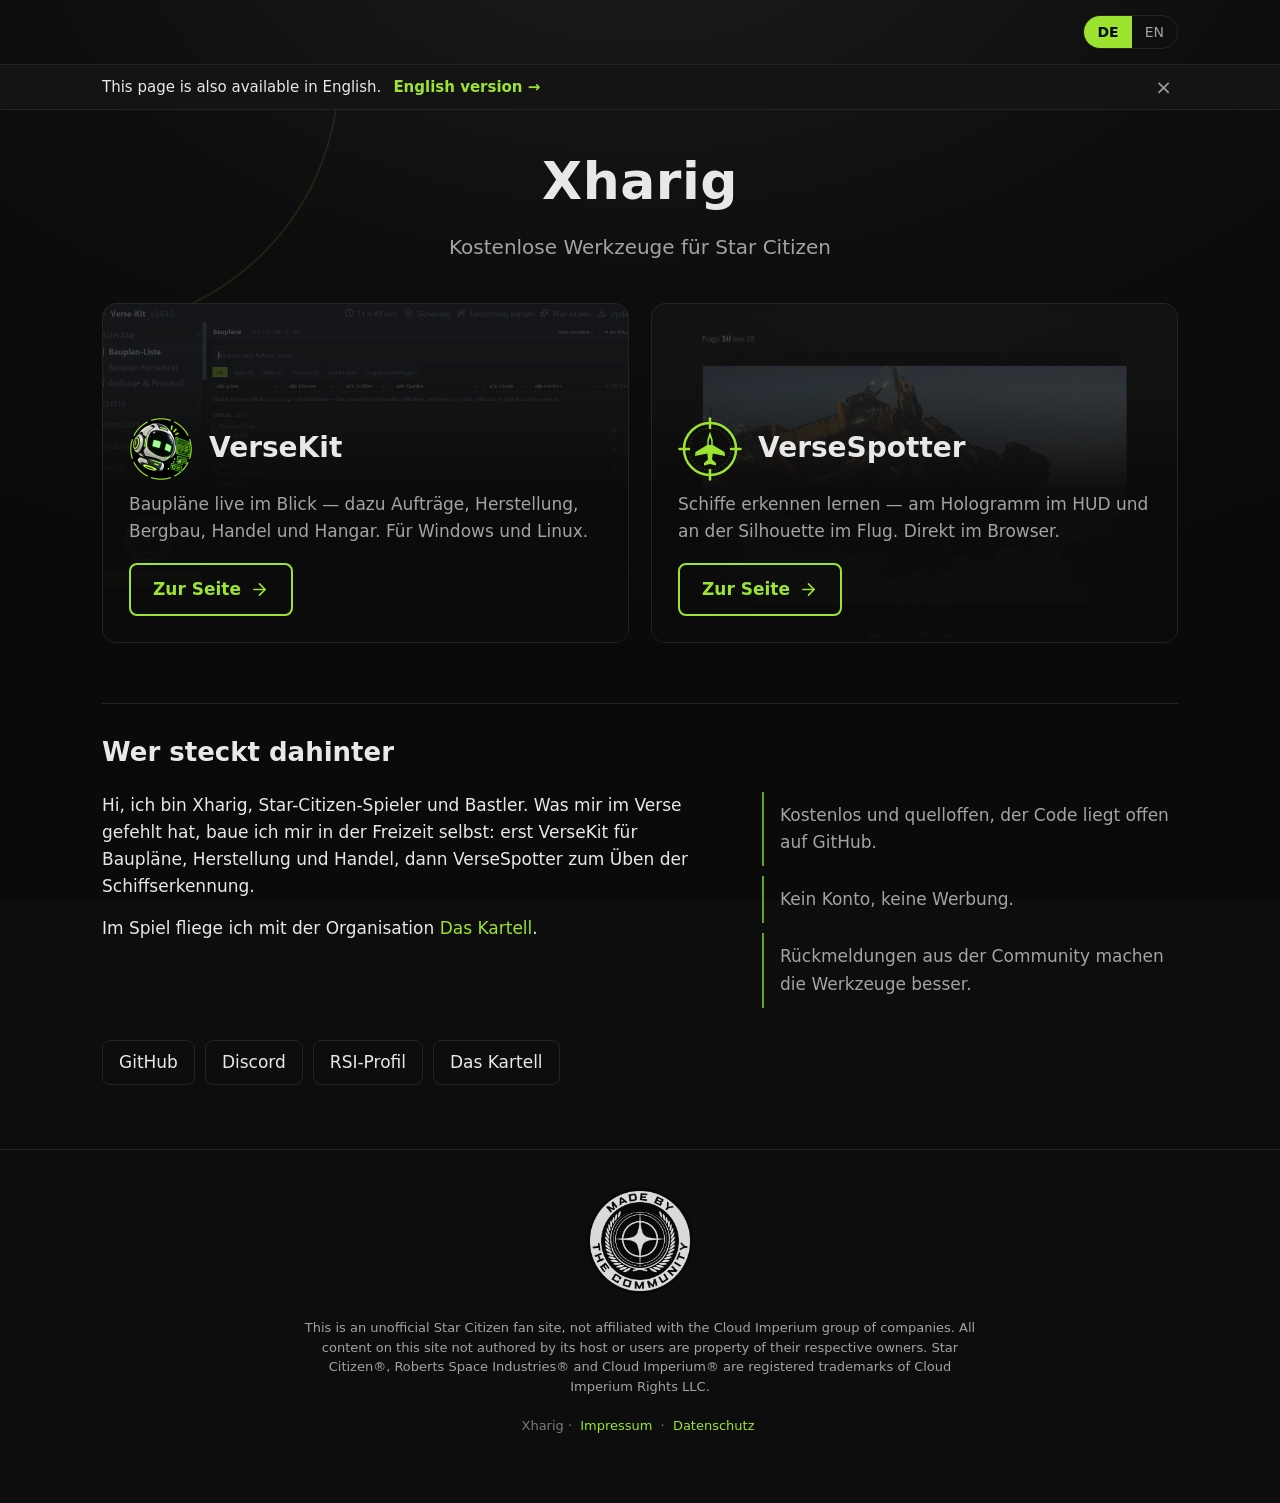
==== index.html @ c0819e61 "Home page: "Who is behind this" section with profiles A short introduction, the principles behind th" ====
<!DOCTYPE html>
<html lang="de">
<head>
<meta charset="utf-8">
<meta name="viewport" content="width=device-width, initial-scale=1">
<meta name="theme-color" content="#0d0d0d">
<meta name="color-scheme" content="dark">
<!-- German page. en/index.html is generated from this file by tools/seite_en_bauen.py: it takes
     every data-en text and every data-en-<attribute> value. After changing this file, run the script. -->
<title data-de="Xharig — Star-Citizen-Werkzeuge: VerseKit und VerseSpotter" data-en="Xharig — Star Citizen tools: VerseKit and VerseSpotter">Xharig — Star-Citizen-Werkzeuge: VerseKit und VerseSpotter</title>
<meta name="description" content="Kostenlose Fan-Werkzeuge für Star Citizen von Xharig: VerseKit (Baupläne, Crafting, Bergbau, Handel) und VerseSpotter (Schiffe erkennen lernen)." data-en-content="Free Star Citizen fan tools by Xharig: VerseKit (blueprints, crafting, mining, trading) and VerseSpotter (learn to recognise ships).">
<link rel="canonical" href="https://xharig.com/">
<link rel="alternate" hreflang="de" href="https://xharig.com/">
<link rel="alternate" hreflang="en" href="https://xharig.com/en/">
<link rel="alternate" hreflang="x-default" href="https://xharig.com/en/">
<script type="application/ld+json">
{
 "@context": "https://schema.org",
 "@graph": [
  {
   "@type": "WebSite",
   "name": "Xharig",
   "url": "https://xharig.com/",
   "inLanguage": ["de", "en"]
  },
  {
   "@type": "Person",
   "@id": "https://xharig.com/#xharig",
   "name": "Xharig",
   "url": "https://xharig.com/",
   "sameAs": [
    "https://github.com/Xharig",
    "https://robertsspaceindustries.com/en/citizens/Xharig"
   ],
   "memberOf": {"@type": "Organization", "name": "Das Kartell", "url": "https://das-kartell.org/"}
  },
  {
   "@type": "SoftwareApplication",
   "name": "VerseKit",
   "alternateName": "Verse-Kit",
   "url": "https://versekit.xharig.com/",
   "applicationCategory": "GameApplication",
   "operatingSystem": "Windows, Linux",
   "isAccessibleForFree": true,
   "offers": {"@type": "Offer", "price": "0", "priceCurrency": "EUR"},
   "author": {"@id": "https://xharig.com/#xharig"}
  },
  {
   "@type": "WebApplication",
   "name": "VerseSpotter",
   "url": "https://versespotter.xharig.com/",
   "applicationCategory": "GameApplication",
   "operatingSystem": "Any (web browser)",
   "isAccessibleForFree": true,
   "offers": {"@type": "Offer", "price": "0", "priceCurrency": "EUR"},
   "author": {"@id": "https://xharig.com/#xharig"}
  }
 ]
}
</script>
<link rel="icon" href="assets/versespotter-logo.svg" type="image/svg+xml">
<link rel="stylesheet" href="assets/start.css?v=4">
</head>
<body>
<header>
  <div class="mitte">
    <div class="sprache" role="group" aria-label="Sprache / Language">
      <a href="/" data-lang="de" hreflang="de" lang="de" class="an">DE</a>
      <a href="/en/" data-lang="en" hreflang="en" lang="en">EN</a>
    </div>
  </div>
</header>

<div class="hinweis-sprache" id="hinweis-sprache" hidden>
  <div class="mitte">
    <span id="hinweis-sprache-text"></span>
    <a id="hinweis-sprache-link" href="/en/"></a>
    <button type="button" id="hinweis-sprache-zu">×</button>
  </div>
</div>

<main>
  <div class="kopf">
    <div class="kreis a"></div>
    <div class="mitte">
      <h1>Xharig</h1>
      <p data-de="Kostenlose Werkzeuge für Star Citizen" data-en="Free tools for Star Citizen">Kostenlose Werkzeuge für Star Citizen</p>
    </div>
  </div>

  <div class="mitte kacheln">
    <a class="kachel" href="https://versekit.xharig.com/?von=xharig" data-en-href="https://versekit.xharig.com/en/?von=xharig">
      <span class="hintergrund versekit"></span>
      <span class="inhalt">
        <span class="zeile"><img src="assets/versekit-icon.png" alt=""><h2>VerseKit</h2></span>
        <p data-de="Baupläne live im Blick — dazu Aufträge, Herstellung, Bergbau, Handel und Hangar. Für Windows und Linux."
           data-en="Blueprints live while you play — plus contracts, crafting, mining, trading and hangar. For Windows and Linux.">Baupläne live im Blick — dazu Aufträge, Herstellung, Bergbau, Handel und Hangar. Für Windows und Linux.</p>
        <span class="knopf"><span data-de="Zur Seite" data-en="Visit">Zur Seite</span><span class="pfeil" aria-hidden="true"></span></span>
      </span>
    </a>
    <a class="kachel" href="https://versespotter.xharig.com/?von=xharig" data-en-href="https://versespotter.xharig.com/en/?von=xharig">
      <span class="hintergrund versespotter"></span>
      <span class="inhalt">
        <span class="zeile"><img src="assets/versespotter-logo.svg" alt=""><h2>VerseSpotter</h2></span>
        <p data-de="Schiffe erkennen lernen — am Hologramm im HUD und an der Silhouette im Flug. Direkt im Browser."
           data-en="Learn to recognise ships — by their HUD hologram and silhouette in flight. Right in your browser.">Schiffe erkennen lernen — am Hologramm im HUD und an der Silhouette im Flug. Direkt im Browser.</p>
        <span class="knopf"><span data-de="Zur Seite" data-en="Visit">Zur Seite</span><span class="pfeil" aria-hidden="true"></span></span>
      </span>
    </a>
  </div>

  <section class="mitte ueber" aria-labelledby="ueber-titel">
    <h2 id="ueber-titel" data-de="Wer steckt dahinter" data-en="Who is behind this">Wer steckt dahinter</h2>
    <div class="ueber-spalten">
      <div class="ueber-text">
        <p data-de="Hi, ich bin Xharig, Star-Citizen-Spieler und Bastler. Was mir im Verse gefehlt hat, baue ich mir in der Freizeit selbst: erst VerseKit für Baupläne, Herstellung und Handel, dann VerseSpotter zum Üben der Schiffserkennung."
           data-en="Hi, I'm Xharig, Star Citizen player and tinkerer. What I missed in the 'verse, I build myself in my spare time: first VerseKit for blueprints, crafting and trading, then VerseSpotter to practise recognising ships.">Hi, ich bin Xharig, Star-Citizen-Spieler und Bastler. Was mir im Verse gefehlt hat, baue ich mir in der Freizeit selbst: erst VerseKit für Baupläne, Herstellung und Handel, dann VerseSpotter zum Üben der Schiffserkennung.</p>
        <p><span data-de="Im Spiel fliege ich mit der Organisation" data-en="In the game I fly with the organisation">Im Spiel fliege ich mit der Organisation</span> <a href="https://das-kartell.org/" lang="de" translate="no">Das Kartell</a>.</p>
      </div>
      <ul class="grundsaetze">
        <li data-de="Kostenlos und quelloffen, der Code liegt offen auf GitHub." data-en="Free and open source, the code is public on GitHub.">Kostenlos und quelloffen, der Code liegt offen auf GitHub.</li>
        <li data-de="Kein Konto, keine Werbung." data-en="No account, no ads.">Kein Konto, keine Werbung.</li>
        <li data-de="Rückmeldungen aus der Community machen die Werkzeuge besser." data-en="Feedback from the community makes the tools better.">Rückmeldungen aus der Community machen die Werkzeuge besser.</li>
      </ul>
    </div>
    <ul class="profile" aria-label="Profile" data-en-aria-label="Profiles">
      <li><a href="https://github.com/Xharig" rel="me" translate="no">GitHub</a></li>
      <li><a href="/discord" translate="no">Discord</a></li>
      <li><a href="https://robertsspaceindustries.com/en/citizens/Xharig" rel="me" data-de="RSI-Profil" data-en="RSI profile">RSI-Profil</a></li>
      <li><a href="https://das-kartell.org/" translate="no">Das Kartell</a></li>
    </ul>
  </section>
</main>

<footer>
  <div class="mitte">
    <img class="fankit" src="assets/made-by-the-community.png" alt="Star Citizen — Made by the Community" width="110">
    <p class="fan" lang="en">This is an unofficial Star Citizen fan site, not affiliated with the Cloud Imperium group of companies. All content on this site not authored by its host or users are property of their respective owners. Star Citizen®, Roberts Space Industries® and Cloud Imperium® are registered trademarks of Cloud Imperium Rights LLC.</p>
    <p class="recht">Xharig · <a href="impressum.html" data-de="Impressum" data-en="Legal notice">Impressum</a> · <a href="datenschutz.html" data-de="Datenschutz" data-en="Privacy">Datenschutz</a></p>
  </div>
</footer>

<script src="assets/sprache.js?v=2"></script>
</body>
</html>
---- assets/start.css ----
/* Marke: Neon #9ce430 auf dunklem Grund, Akzent nie flächig. Keine fremden Schriften. */
:root{--neon:#9ce430;--neon-tief:#5fa522;--grund:#0d0d0d;--flaeche:#141414;--rand:#242424;--text:#e8e8e8;--text-leise:#a3a3a3}
*{box-sizing:border-box}
body{margin:0;font-family:Calibri,"Segoe UI",system-ui,-apple-system,"Helvetica Neue",Arial,sans-serif;
  background:var(--grund);background-image:radial-gradient(1200px 700px at 50% -10%,#1c1c1c 0%,#0d0d0d 55%,#0a0a0a 100%);
  background-attachment:fixed;color:var(--text);line-height:1.6;font-size:17px;min-height:100vh;display:flex;flex-direction:column}
html{background:var(--grund)}
main{flex:1}
a{color:var(--neon);text-decoration:none}
:focus-visible{outline:3px solid var(--neon);outline-offset:3px;border-radius:6px}
.mitte{max-width:1120px;margin:0 auto;padding:0 22px}
@media (max-width:600px){.mitte{padding:0 16px}}
header .mitte{display:flex;justify-content:flex-end;height:64px;align-items:center}
.sprache{display:flex;border:1px solid var(--rand);border-radius:999px;overflow:hidden}
.sprache button,.sprache a{background:none;border:0;color:var(--text-leise);font:inherit;font-size:14px;padding:5px 13px;cursor:pointer}
.sprache a:hover{color:var(--neon)}
.sprache button.an,.sprache a.an{background:var(--neon);color:#0a0a0a;font-weight:700}
/* Offers the other language version (assets/sprache.js) */
.hinweis-sprache{background:var(--flaeche);border-top:1px solid var(--rand);border-bottom:1px solid var(--rand);font-size:15px}
.hinweis-sprache .mitte{display:flex;align-items:center;gap:12px;flex-wrap:wrap;padding-top:10px;padding-bottom:10px}
.hinweis-sprache a{font-weight:700}
.hinweis-sprache button{margin-left:auto;background:none;border:0;color:var(--text-leise);font:inherit;font-size:20px;line-height:1;padding:2px 6px;cursor:pointer}
.hinweis-sprache button:hover{color:var(--neon)}
.kopf{text-align:center;padding:30px 0 40px;position:relative;overflow:hidden}
.kopf h1{font-size:52px;font-weight:800;margin:0 0 8px;letter-spacing:.5px}
.kopf p{font-size:20px;color:var(--text-leise);margin:0}
.kreis{position:absolute;border:2px solid var(--neon);border-radius:50%;pointer-events:none;opacity:.1}
.kreis.a{width:520px;height:520px;top:-300px;left:-180px}
.kacheln{display:grid;grid-template-columns:repeat(2,1fr);gap:22px;padding-bottom:60px}
@media (max-width:760px){.kacheln{grid-template-columns:1fr}.kopf h1{font-size:38px}}
.kachel{position:relative;display:flex;flex-direction:column;min-height:340px;border:1px solid var(--rand);
  border-radius:14px;overflow:hidden;background:var(--flaeche);color:var(--text);isolation:isolate}
.kachel:hover{border-color:var(--neon)}
.kachel .hintergrund{position:absolute;inset:0;background-size:cover;background-position:center;opacity:.22;z-index:-1;transition:opacity .2s}
.kachel .hintergrund.versekit{background-image:url(versekit-hintergrund.webp)}
.kachel .hintergrund.versespotter{background-image:url(versespotter-hintergrund.webp)}
.kachel:hover .hintergrund{opacity:.32}
.kachel .inhalt{margin-top:auto;padding:26px;background:linear-gradient(transparent,rgba(10,10,10,.92) 40%)}
.kachel .zeile{display:flex;align-items:center;gap:16px;margin-bottom:10px}
.kachel img{width:64px;height:64px;flex:none}
.kachel h2{font-size:28px;font-weight:800;margin:0}
.kachel p{margin:0 0 18px;color:var(--text-leise);min-height:3.2em}
.knopf{display:inline-flex;align-items:center;gap:9px;padding:11px 22px;border-radius:8px;font-weight:700;border:2px solid var(--neon);color:var(--neon)}
.kachel:hover .knopf{background:var(--neon);color:#0a0a0a}
.pfeil{width:1.1em;height:1.1em;background:currentColor;-webkit-mask:url(arrow-right.svg) center/contain no-repeat;mask:url(arrow-right.svg) center/contain no-repeat}
.ueber{padding-bottom:64px}
.ueber h2{font-size:26px;font-weight:800;margin:0 0 18px;padding-top:28px;border-top:1px solid var(--rand)}
.ueber-spalten{display:grid;grid-template-columns:3fr 2fr;gap:36px;align-items:start}
@media (max-width:760px){.ueber-spalten{grid-template-columns:1fr;gap:12px}}
.ueber-text p{margin:0 0 14px}
.grundsaetze{list-style:none;margin:0;padding:0}
.grundsaetze li{padding:10px 0 10px 16px;border-left:2px solid var(--neon-tief);margin-bottom:10px;color:var(--text-leise)}
.profile{list-style:none;display:flex;flex-wrap:wrap;gap:10px;margin:22px 0 0;padding:0}
.profile a{display:inline-block;padding:8px 16px;border:1px solid var(--rand);border-radius:8px;color:var(--text)}
.profile a:hover{border-color:var(--neon);color:var(--neon)}
footer{border-top:1px solid var(--rand);padding:36px 0 46px;text-align:center}
.fankit{margin:0 auto 14px;width:110px;opacity:.85}
.fan{color:var(--text-leise);font-size:13px;max-width:680px;margin:0 auto 12px;line-height:1.5}
.recht{color:#7a7a7a;font-size:13px}
@media (prefers-reduced-motion:reduce){*{transition:none !important}}

/* Phones: Safari on the iPhone floats its toolbar over the bottom of the page — leave room so
   the last links scroll above it, and give them a tap area of about 30 points. */
.recht a{display:inline-block;padding:7px 4px}
@media (max-width:700px){footer{padding-bottom:110px}}
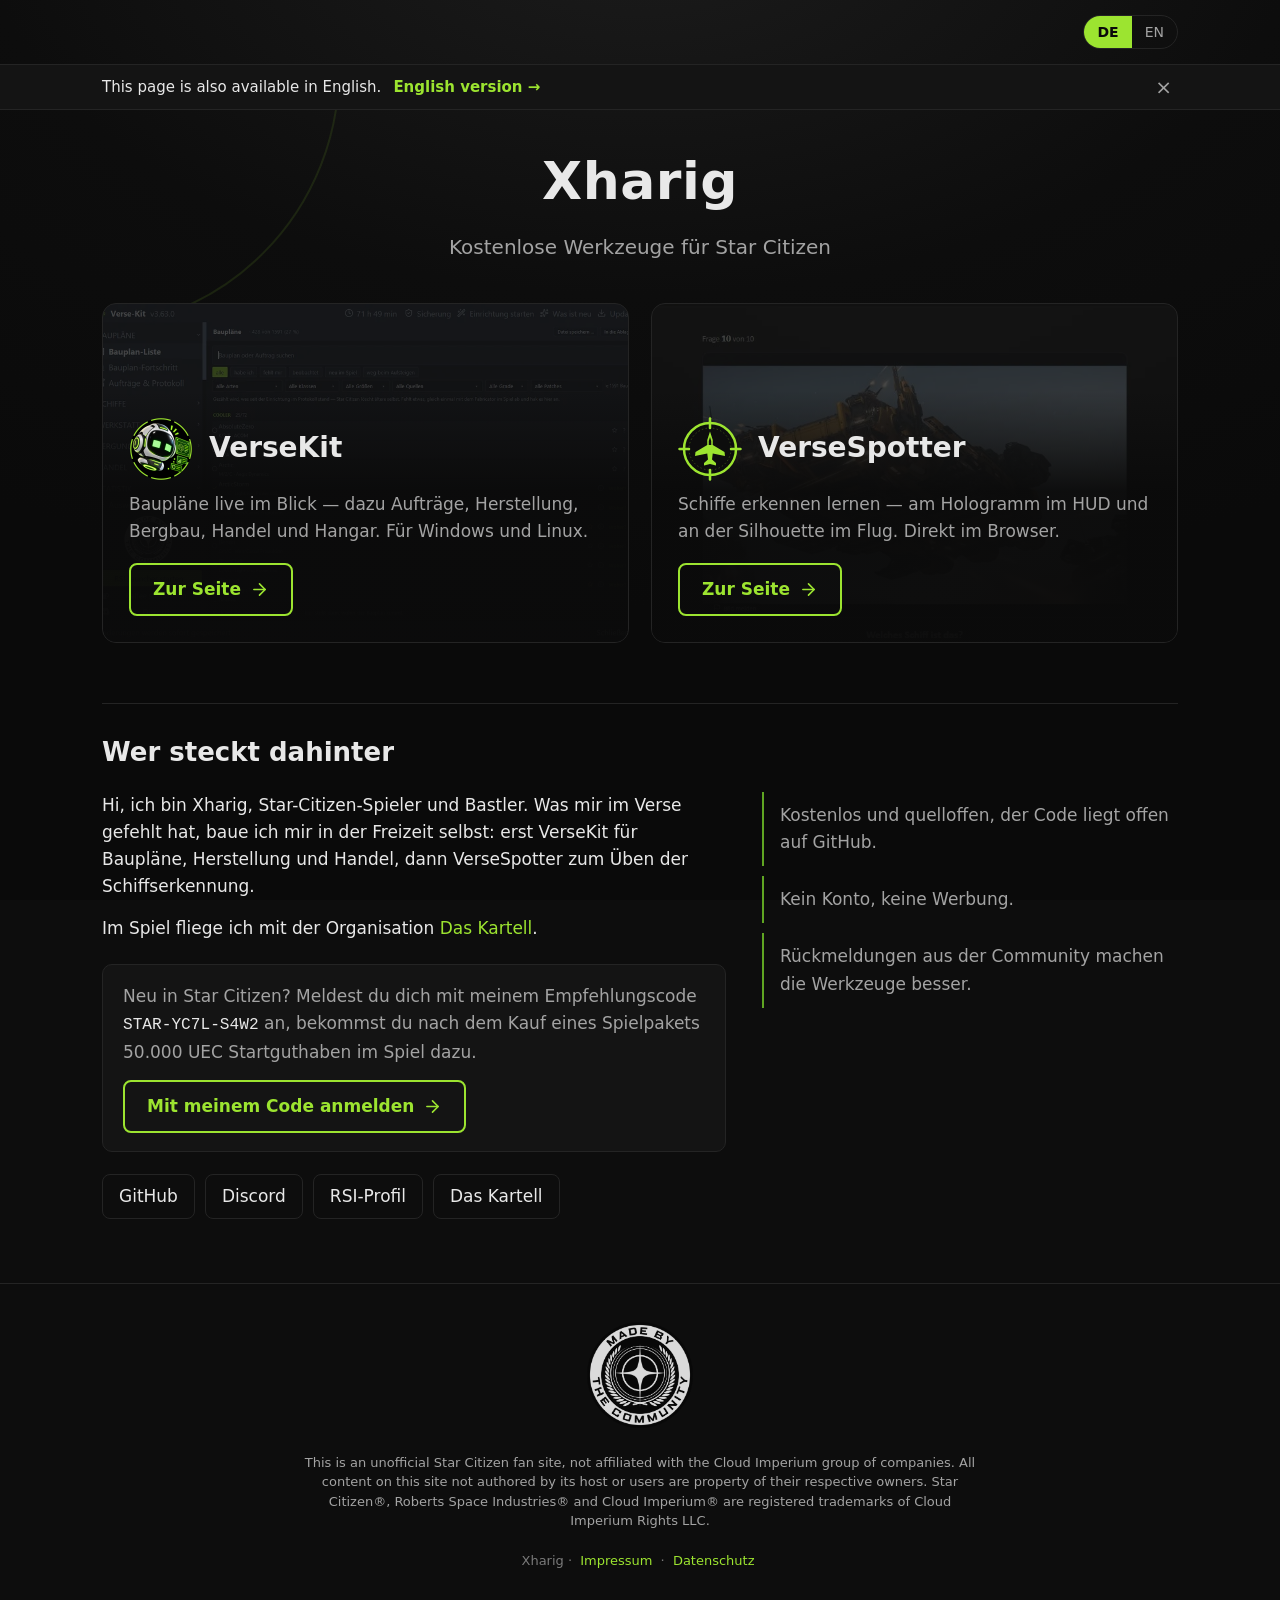
==== commit 1d13f5fd: "Home page: referral code with what new players get New players who sign up with the referral code re" ====
--- a/index.html
+++ b/index.html
@@ -59,7 +59,7 @@
 }
 </script>
 <link rel="icon" href="assets/versespotter-logo.svg" type="image/svg+xml">
-<link rel="stylesheet" href="assets/start.css?v=4">
+<link rel="stylesheet" href="assets/start.css?v=5">
 </head>
 <body>
 <header>
@@ -116,6 +116,10 @@
         <p data-de="Hi, ich bin Xharig, Star-Citizen-Spieler und Bastler. Was mir im Verse gefehlt hat, baue ich mir in der Freizeit selbst: erst VerseKit für Baupläne, Herstellung und Handel, dann VerseSpotter zum Üben der Schiffserkennung."
            data-en="Hi, I'm Xharig, Star Citizen player and tinkerer. What I missed in the 'verse, I build myself in my spare time: first VerseKit for blueprints, crafting and trading, then VerseSpotter to practise recognising ships.">Hi, ich bin Xharig, Star-Citizen-Spieler und Bastler. Was mir im Verse gefehlt hat, baue ich mir in der Freizeit selbst: erst VerseKit für Baupläne, Herstellung und Handel, dann VerseSpotter zum Üben der Schiffserkennung.</p>
         <p><span data-de="Im Spiel fliege ich mit der Organisation" data-en="In the game I fly with the organisation">Im Spiel fliege ich mit der Organisation</span> <a href="https://das-kartell.org/" lang="de" translate="no">Das Kartell</a>.</p>
+        <div class="einladen">
+          <p><span data-de="Neu in Star Citizen? Meldest du dich mit meinem Empfehlungscode" data-en="New to Star Citizen? Sign up with my referral code">Neu in Star Citizen? Meldest du dich mit meinem Empfehlungscode</span> <code translate="no">STAR-YC7L-S4W2</code> <span data-de="an, bekommst du nach dem Kauf eines Spielpakets 50.000 UEC Startguthaben im Spiel dazu." data-en="and you get 50,000 UEC of in-game credit after buying a game package.">an, bekommst du nach dem Kauf eines Spielpakets 50.000 UEC Startguthaben im Spiel dazu.</span></p>
+          <a class="knopf" href="https://robertsspaceindustries.com/enlist?referral=STAR-YC7L-S4W2"><span data-de="Mit meinem Code anmelden" data-en="Sign up with my code">Mit meinem Code anmelden</span><span class="pfeil" aria-hidden="true"></span></a>
+        </div>
       </div>
       <ul class="grundsaetze">
         <li data-de="Kostenlos und quelloffen, der Code liegt offen auf GitHub." data-en="Free and open source, the code is public on GitHub.">Kostenlos und quelloffen, der Code liegt offen auf GitHub.</li>
--- a/assets/start.css
+++ b/assets/start.css
@@ -48,6 +48,10 @@
 .ueber-spalten{display:grid;grid-template-columns:3fr 2fr;gap:36px;align-items:start}
 @media (max-width:760px){.ueber-spalten{grid-template-columns:1fr;gap:12px}}
 .ueber-text p{margin:0 0 14px}
+.einladen{margin-top:22px;padding:18px 20px;border:1px solid var(--rand);border-radius:10px;background:var(--flaeche)}
+.einladen p{margin:0 0 14px;color:var(--text-leise)}
+.einladen code{white-space:nowrap;font-family:ui-monospace,Menlo,Consolas,monospace;font-size:.95em;color:var(--text)}
+.einladen .knopf:hover{background:var(--neon);color:#0a0a0a}
 .grundsaetze{list-style:none;margin:0;padding:0}
 .grundsaetze li{padding:10px 0 10px 16px;border-left:2px solid var(--neon-tief);margin-bottom:10px;color:var(--text-leise)}
 .profile{list-style:none;display:flex;flex-wrap:wrap;gap:10px;margin:22px 0 0;padding:0}
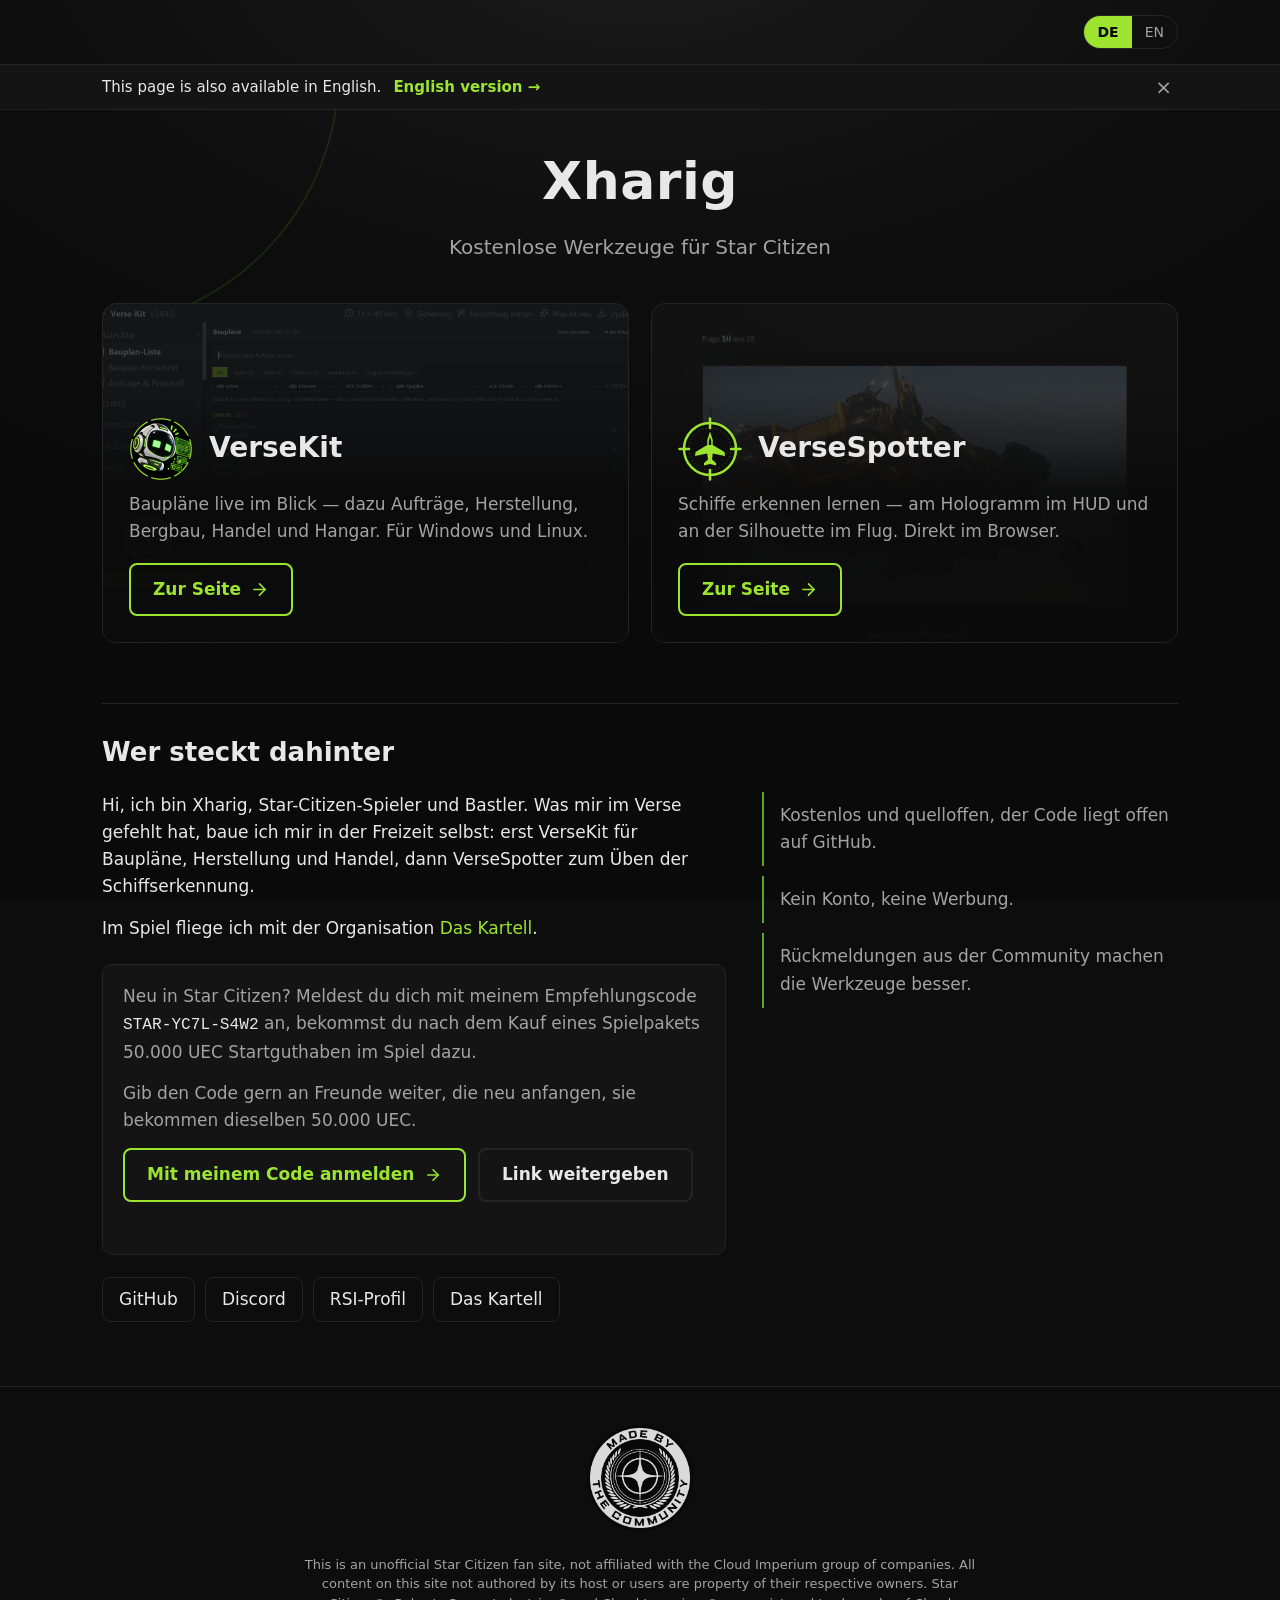
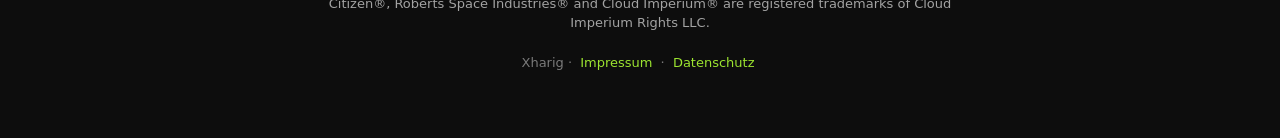
==== commit 2c668d62: "Home page: button to pass the referral link on Opens the share sheet on touch devices and copies the" ====
--- a/index.html
+++ b/index.html
@@ -59,7 +59,7 @@
 }
 </script>
 <link rel="icon" href="assets/versespotter-logo.svg" type="image/svg+xml">
-<link rel="stylesheet" href="assets/start.css?v=5">
+<link rel="stylesheet" href="assets/start.css?v=6">
 </head>
 <body>
 <header>
@@ -118,7 +118,13 @@
         <p><span data-de="Im Spiel fliege ich mit der Organisation" data-en="In the game I fly with the organisation">Im Spiel fliege ich mit der Organisation</span> <a href="https://das-kartell.org/" lang="de" translate="no">Das Kartell</a>.</p>
         <div class="einladen">
           <p><span data-de="Neu in Star Citizen? Meldest du dich mit meinem Empfehlungscode" data-en="New to Star Citizen? Sign up with my referral code">Neu in Star Citizen? Meldest du dich mit meinem Empfehlungscode</span> <code translate="no">STAR-YC7L-S4W2</code> <span data-de="an, bekommst du nach dem Kauf eines Spielpakets 50.000 UEC Startguthaben im Spiel dazu." data-en="and you get 50,000 UEC of in-game credit after buying a game package.">an, bekommst du nach dem Kauf eines Spielpakets 50.000 UEC Startguthaben im Spiel dazu.</span></p>
-          <a class="knopf" href="https://robertsspaceindustries.com/enlist?referral=STAR-YC7L-S4W2"><span data-de="Mit meinem Code anmelden" data-en="Sign up with my code">Mit meinem Code anmelden</span><span class="pfeil" aria-hidden="true"></span></a>
+          <p data-de="Gib den Code gern an Freunde weiter, die neu anfangen, sie bekommen dieselben 50.000 UEC."
+             data-en="Feel free to pass the code on to friends who are just starting, they get the same 50,000 UEC.">Gib den Code gern an Freunde weiter, die neu anfangen, sie bekommen dieselben 50.000 UEC.</p>
+          <div class="knopfreihe">
+            <a class="knopf" href="https://robertsspaceindustries.com/enlist?referral=STAR-YC7L-S4W2"><span data-de="Mit meinem Code anmelden" data-en="Sign up with my code">Mit meinem Code anmelden</span><span class="pfeil" aria-hidden="true"></span></a>
+            <button type="button" class="knopf zweit" id="ref-teilen" data-code="STAR-YC7L-S4W2" data-link="https://robertsspaceindustries.com/enlist?referral=STAR-YC7L-S4W2"><span data-de="Link weitergeben" data-en="Pass the link on">Link weitergeben</span></button>
+          </div>
+          <p class="ref-meldung" id="ref-meldung" aria-live="polite"></p>
         </div>
       </div>
       <ul class="grundsaetze">
@@ -145,5 +151,6 @@
 </footer>
 
 <script src="assets/sprache.js?v=2"></script>
+<script src="assets/teilen.js?v=1"></script>
 </body>
 </html>
--- a/assets/start.css
+++ b/assets/start.css
@@ -52,6 +52,10 @@
 .einladen p{margin:0 0 14px;color:var(--text-leise)}
 .einladen code{white-space:nowrap;font-family:ui-monospace,Menlo,Consolas,monospace;font-size:.95em;color:var(--text)}
 .einladen .knopf:hover{background:var(--neon);color:#0a0a0a}
+.einladen .knopfreihe{display:flex;flex-wrap:wrap;gap:12px}
+.einladen .knopf.zweit{background:none;font:inherit;font-weight:700;cursor:pointer;border-color:var(--rand);color:var(--text)}
+.einladen .knopf.zweit:hover{border-color:var(--neon);background:none;color:var(--neon)}
+.einladen .ref-meldung{margin:10px 0 0;min-height:1.6em;font-size:15px;color:var(--neon);overflow-wrap:anywhere}
 .grundsaetze{list-style:none;margin:0;padding:0}
 .grundsaetze li{padding:10px 0 10px 16px;border-left:2px solid var(--neon-tief);margin-bottom:10px;color:var(--text-leise)}
 .profile{list-style:none;display:flex;flex-wrap:wrap;gap:10px;margin:22px 0 0;padding:0}
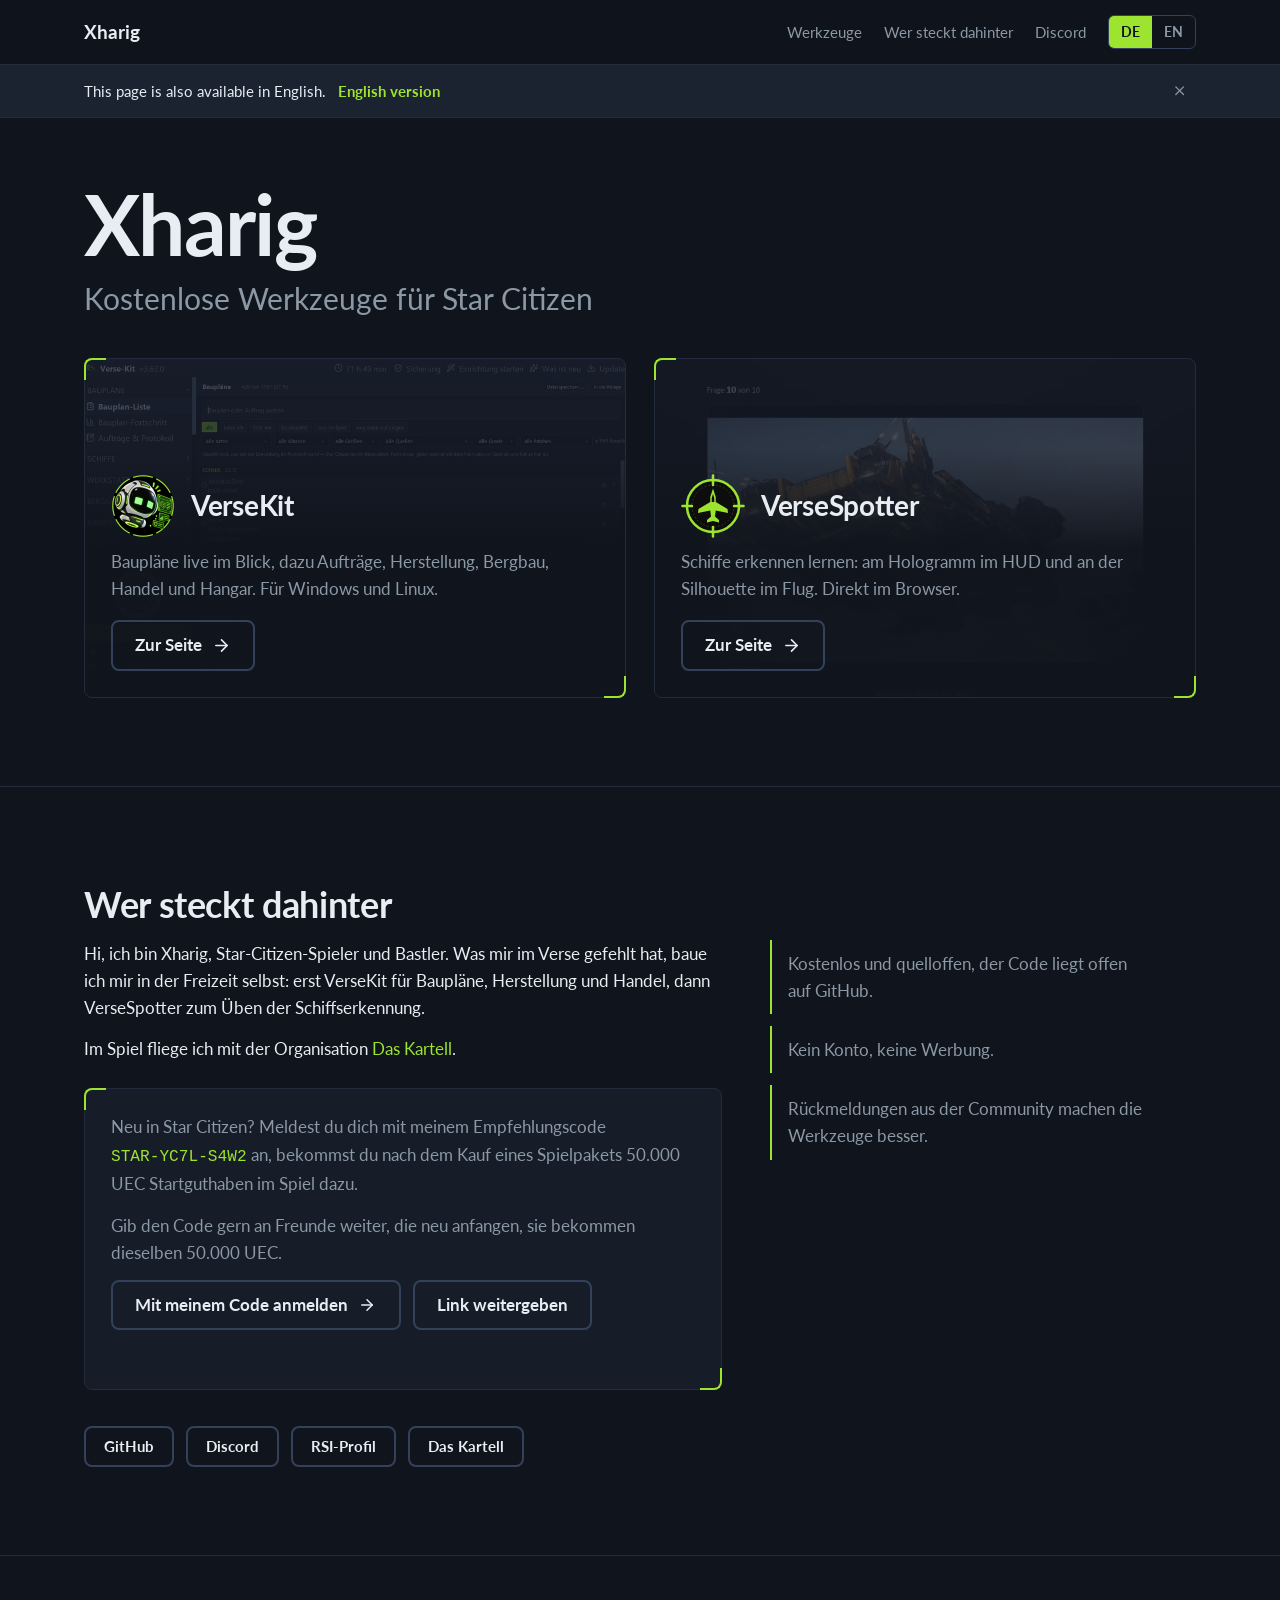
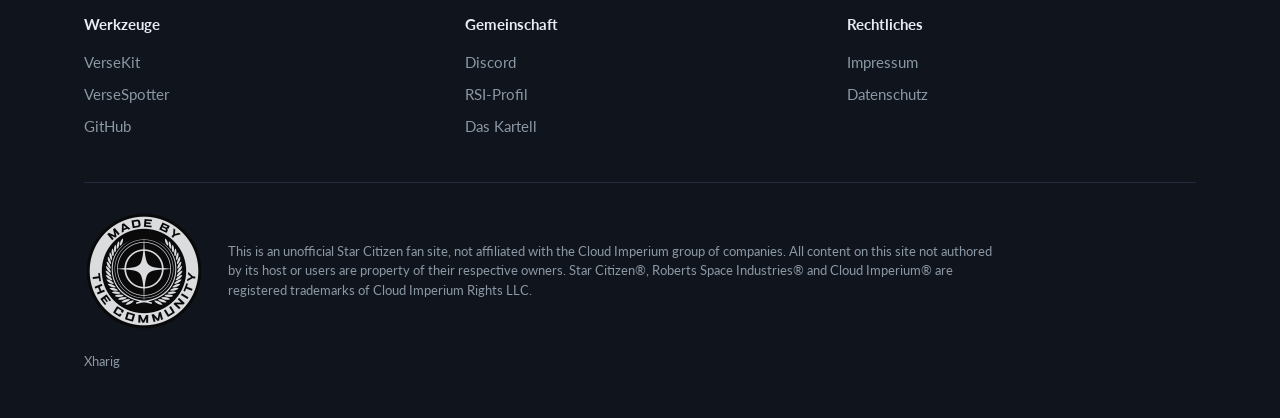
==== commit 326fb4ee: "Site: same look as VerseKit (shared basis.css, Lato, header, menu, footer) basis.css is taken over u" ====
--- a/index.html
+++ b/index.html
@@ -3,11 +3,11 @@
 <head>
 <meta charset="utf-8">
 <meta name="viewport" content="width=device-width, initial-scale=1">
-<meta name="theme-color" content="#0d0d0d">
+<meta name="theme-color" content="#10141c">
 <meta name="color-scheme" content="dark">
 <!-- German page. en/index.html is generated from this file by tools/seite_en_bauen.py: it takes
      every data-en text and every data-en-<attribute> value. After changing this file, run the script. -->
-<title data-de="Xharig — Star-Citizen-Werkzeuge: VerseKit und VerseSpotter" data-en="Xharig — Star Citizen tools: VerseKit and VerseSpotter">Xharig — Star-Citizen-Werkzeuge: VerseKit und VerseSpotter</title>
+<title data-de="Xharig: Star-Citizen-Werkzeuge VerseKit und VerseSpotter" data-en="Xharig: Star Citizen tools VerseKit and VerseSpotter">Xharig: Star-Citizen-Werkzeuge VerseKit und VerseSpotter</title>
 <meta name="description" content="Kostenlose Fan-Werkzeuge für Star Citizen von Xharig: VerseKit (Baupläne, Crafting, Bergbau, Handel) und VerseSpotter (Schiffe erkennen lernen)." data-en-content="Free Star Citizen fan tools by Xharig: VerseKit (blueprints, crafting, mining, trading) and VerseSpotter (learn to recognise ships).">
 <link rel="canonical" href="https://xharig.com/">
 <link rel="alternate" hreflang="de" href="https://xharig.com/">
@@ -59,15 +59,37 @@
 }
 </script>
 <link rel="icon" href="assets/versespotter-logo.svg" type="image/svg+xml">
-<link rel="stylesheet" href="assets/start.css?v=6">
+<link rel="preload" href="assets/schrift/lato-400.woff2" as="font" type="font/woff2" crossorigin>
+<link rel="preload" href="assets/schrift/lato-700.woff2" as="font" type="font/woff2" crossorigin>
+<link rel="stylesheet" href="assets/basis.css?v=1">
+<link rel="stylesheet" href="assets/start.css?v=7">
 </head>
 <body>
-<header>
-  <div class="mitte">
-    <div class="sprache" role="group" aria-label="Sprache / Language">
-      <a href="/" data-lang="de" hreflang="de" lang="de" class="an">DE</a>
-      <a href="/en/" data-lang="en" hreflang="en" lang="en">EN</a>
-    </div>
+
+<a class="springen" href="#inhalt" data-de="Zum Inhalt springen" data-en="Skip to content">Zum Inhalt springen</a>
+
+<header class="kopfleiste">
+  <div class="mitte kopf">
+    <a class="marke" href="#start"><span>Xharig</span></a>
+    <nav aria-label="Seite" data-en-aria-label="Page">
+      <a class="weg" href="#werkzeuge" data-de="Werkzeuge" data-en="Tools">Werkzeuge</a>
+      <a class="weg" href="#ueber" data-de="Wer steckt dahinter" data-en="Who is behind this">Wer steckt dahinter</a>
+      <a class="weg" href="/discord" translate="no">Discord</a>
+      <details class="menue">
+        <summary data-de="Menü" data-en="Menu">Menü</summary>
+        <div class="menue-liste">
+          <a href="#werkzeuge" data-de="Werkzeuge" data-en="Tools">Werkzeuge</a>
+          <a href="https://versekit.xharig.com/?von=xharig" data-en-href="https://versekit.xharig.com/en/?von=xharig" translate="no">VerseKit</a>
+          <a href="https://versespotter.xharig.com/?von=xharig" data-en-href="https://versespotter.xharig.com/en/?von=xharig" translate="no">VerseSpotter</a>
+          <a href="#ueber" data-de="Wer steckt dahinter" data-en="Who is behind this">Wer steckt dahinter</a>
+          <a href="/discord" translate="no">Discord</a>
+        </div>
+      </details>
+      <div class="sprache" role="group" aria-label="Sprache / Language">
+        <a href="/" data-lang="de" hreflang="de" lang="de" class="an">DE</a>
+        <a href="/en/" data-lang="en" hreflang="en" lang="en">EN</a>
+      </div>
+    </nav>
   </div>
 </header>
 
@@ -75,82 +97,106 @@
   <div class="mitte">
     <span id="hinweis-sprache-text"></span>
     <a id="hinweis-sprache-link" href="/en/"></a>
-    <button type="button" id="hinweis-sprache-zu">×</button>
+    <button type="button" id="hinweis-sprache-zu"><svg class="ic" viewBox="0 0 24 24" fill="none" stroke="currentColor" stroke-width="2" stroke-linecap="round" stroke-linejoin="round" aria-hidden="true"><path d="M18 6 6 18"/><path d="m6 6 12 12"/></svg></button>
   </div>
 </div>
 
-<main>
-  <div class="kopf">
-    <div class="kreis a"></div>
+<main id="inhalt">
+  <div class="start" id="start">
     <div class="mitte">
-      <h1>Xharig</h1>
-      <p data-de="Kostenlose Werkzeuge für Star Citizen" data-en="Free tools for Star Citizen">Kostenlose Werkzeuge für Star Citizen</p>
-    </div>
-  </div>
-
-  <div class="mitte kacheln">
-    <a class="kachel" href="https://versekit.xharig.com/?von=xharig" data-en-href="https://versekit.xharig.com/en/?von=xharig">
+      <h1><span class="name" translate="no">Xharig</span>
+        <span class="zeile" data-de="Kostenlose Werkzeuge für Star Citizen" data-en="Free tools for Star Citizen">Kostenlose Werkzeuge für Star Citizen</span></h1>
+    </div>
+  </div>
+
+  <div class="mitte kacheln" id="werkzeuge">
+    <a class="kachel winkel" href="https://versekit.xharig.com/?von=xharig" data-en-href="https://versekit.xharig.com/en/?von=xharig">
       <span class="hintergrund versekit"></span>
       <span class="inhalt">
-        <span class="zeile"><img src="assets/versekit-icon.png" alt=""><h2>VerseKit</h2></span>
-        <p data-de="Baupläne live im Blick — dazu Aufträge, Herstellung, Bergbau, Handel und Hangar. Für Windows und Linux."
-           data-en="Blueprints live while you play — plus contracts, crafting, mining, trading and hangar. For Windows and Linux.">Baupläne live im Blick — dazu Aufträge, Herstellung, Bergbau, Handel und Hangar. Für Windows und Linux.</p>
+        <span class="zeile"><img src="assets/versekit-icon.png" alt="" width="64" height="64"><h2>VerseKit</h2></span>
+        <p data-de="Baupläne live im Blick, dazu Aufträge, Herstellung, Bergbau, Handel und Hangar. Für Windows und Linux."
+           data-en="Blueprints live while you play, plus contracts, crafting, mining, trading and hangar. For Windows and Linux.">Baupläne live im Blick, dazu Aufträge, Herstellung, Bergbau, Handel und Hangar. Für Windows und Linux.</p>
         <span class="knopf"><span data-de="Zur Seite" data-en="Visit">Zur Seite</span><span class="pfeil" aria-hidden="true"></span></span>
       </span>
     </a>
-    <a class="kachel" href="https://versespotter.xharig.com/?von=xharig" data-en-href="https://versespotter.xharig.com/en/?von=xharig">
+    <a class="kachel winkel" href="https://versespotter.xharig.com/?von=xharig" data-en-href="https://versespotter.xharig.com/en/?von=xharig">
       <span class="hintergrund versespotter"></span>
       <span class="inhalt">
-        <span class="zeile"><img src="assets/versespotter-logo.svg" alt=""><h2>VerseSpotter</h2></span>
-        <p data-de="Schiffe erkennen lernen — am Hologramm im HUD und an der Silhouette im Flug. Direkt im Browser."
-           data-en="Learn to recognise ships — by their HUD hologram and silhouette in flight. Right in your browser.">Schiffe erkennen lernen — am Hologramm im HUD und an der Silhouette im Flug. Direkt im Browser.</p>
+        <span class="zeile"><img src="assets/versespotter-logo.svg" alt="" width="64" height="64"><h2>VerseSpotter</h2></span>
+        <p data-de="Schiffe erkennen lernen: am Hologramm im HUD und an der Silhouette im Flug. Direkt im Browser."
+           data-en="Learn to recognise ships: by their HUD hologram and silhouette in flight. Right in your browser.">Schiffe erkennen lernen: am Hologramm im HUD und an der Silhouette im Flug. Direkt im Browser.</p>
         <span class="knopf"><span data-de="Zur Seite" data-en="Visit">Zur Seite</span><span class="pfeil" aria-hidden="true"></span></span>
       </span>
     </a>
   </div>
 
-  <section class="mitte ueber" aria-labelledby="ueber-titel">
-    <h2 id="ueber-titel" data-de="Wer steckt dahinter" data-en="Who is behind this">Wer steckt dahinter</h2>
-    <div class="ueber-spalten">
-      <div class="ueber-text">
-        <p data-de="Hi, ich bin Xharig, Star-Citizen-Spieler und Bastler. Was mir im Verse gefehlt hat, baue ich mir in der Freizeit selbst: erst VerseKit für Baupläne, Herstellung und Handel, dann VerseSpotter zum Üben der Schiffserkennung."
-           data-en="Hi, I'm Xharig, Star Citizen player and tinkerer. What I missed in the 'verse, I build myself in my spare time: first VerseKit for blueprints, crafting and trading, then VerseSpotter to practise recognising ships.">Hi, ich bin Xharig, Star-Citizen-Spieler und Bastler. Was mir im Verse gefehlt hat, baue ich mir in der Freizeit selbst: erst VerseKit für Baupläne, Herstellung und Handel, dann VerseSpotter zum Üben der Schiffserkennung.</p>
-        <p><span data-de="Im Spiel fliege ich mit der Organisation" data-en="In the game I fly with the organisation">Im Spiel fliege ich mit der Organisation</span> <a href="https://das-kartell.org/" lang="de" translate="no">Das Kartell</a>.</p>
-        <div class="einladen">
-          <p><span data-de="Neu in Star Citizen? Meldest du dich mit meinem Empfehlungscode" data-en="New to Star Citizen? Sign up with my referral code">Neu in Star Citizen? Meldest du dich mit meinem Empfehlungscode</span> <code translate="no">STAR-YC7L-S4W2</code> <span data-de="an, bekommst du nach dem Kauf eines Spielpakets 50.000 UEC Startguthaben im Spiel dazu." data-en="and you get 50,000 UEC of in-game credit after buying a game package.">an, bekommst du nach dem Kauf eines Spielpakets 50.000 UEC Startguthaben im Spiel dazu.</span></p>
-          <p data-de="Gib den Code gern an Freunde weiter, die neu anfangen, sie bekommen dieselben 50.000 UEC."
-             data-en="Feel free to pass the code on to friends who are just starting, they get the same 50,000 UEC.">Gib den Code gern an Freunde weiter, die neu anfangen, sie bekommen dieselben 50.000 UEC.</p>
-          <div class="knopfreihe">
-            <a class="knopf" href="https://robertsspaceindustries.com/enlist?referral=STAR-YC7L-S4W2"><span data-de="Mit meinem Code anmelden" data-en="Sign up with my code">Mit meinem Code anmelden</span><span class="pfeil" aria-hidden="true"></span></a>
-            <button type="button" class="knopf zweit" id="ref-teilen" data-code="STAR-YC7L-S4W2" data-link="https://robertsspaceindustries.com/enlist?referral=STAR-YC7L-S4W2"><span data-de="Link weitergeben" data-en="Pass the link on">Link weitergeben</span></button>
+  <section id="ueber" aria-labelledby="ueber-titel">
+    <div class="mitte">
+      <h2 id="ueber-titel" data-de="Wer steckt dahinter" data-en="Who is behind this">Wer steckt dahinter</h2>
+      <div class="ueber-spalten">
+        <div class="ueber-text">
+          <p data-de="Hi, ich bin Xharig, Star-Citizen-Spieler und Bastler. Was mir im Verse gefehlt hat, baue ich mir in der Freizeit selbst: erst VerseKit für Baupläne, Herstellung und Handel, dann VerseSpotter zum Üben der Schiffserkennung."
+             data-en="Hi, I'm Xharig, Star Citizen player and tinkerer. What I missed in the 'verse, I build myself in my spare time: first VerseKit for blueprints, crafting and trading, then VerseSpotter to practise recognising ships.">Hi, ich bin Xharig, Star-Citizen-Spieler und Bastler. Was mir im Verse gefehlt hat, baue ich mir in der Freizeit selbst: erst VerseKit für Baupläne, Herstellung und Handel, dann VerseSpotter zum Üben der Schiffserkennung.</p>
+          <p><span data-de="Im Spiel fliege ich mit der Organisation" data-en="In the game I fly with the organisation">Im Spiel fliege ich mit der Organisation</span> <a href="https://das-kartell.org/" lang="de" translate="no">Das Kartell</a>.</p>
+          <div class="einladen winkel">
+            <p><span data-de="Neu in Star Citizen? Meldest du dich mit meinem Empfehlungscode" data-en="New to Star Citizen? Sign up with my referral code">Neu in Star Citizen? Meldest du dich mit meinem Empfehlungscode</span> <code translate="no">STAR-YC7L-S4W2</code> <span data-de="an, bekommst du nach dem Kauf eines Spielpakets 50.000 UEC Startguthaben im Spiel dazu." data-en="and you get 50,000 UEC of in-game credit after buying a game package.">an, bekommst du nach dem Kauf eines Spielpakets 50.000 UEC Startguthaben im Spiel dazu.</span></p>
+            <p data-de="Gib den Code gern an Freunde weiter, die neu anfangen, sie bekommen dieselben 50.000 UEC."
+               data-en="Feel free to pass the code on to friends who are just starting, they get the same 50,000 UEC.">Gib den Code gern an Freunde weiter, die neu anfangen, sie bekommen dieselben 50.000 UEC.</p>
+            <div class="knopfreihe">
+              <a class="knopf" href="https://robertsspaceindustries.com/enlist?referral=STAR-YC7L-S4W2"><span data-de="Mit meinem Code anmelden" data-en="Sign up with my code">Mit meinem Code anmelden</span><span class="pfeil" aria-hidden="true"></span></a>
+              <button type="button" class="knopf" id="ref-teilen" data-code="STAR-YC7L-S4W2" data-link="https://robertsspaceindustries.com/enlist?referral=STAR-YC7L-S4W2"><span data-de="Link weitergeben" data-en="Pass the link on">Link weitergeben</span></button>
+            </div>
+            <p class="ref-meldung" id="ref-meldung" aria-live="polite"></p>
           </div>
-          <p class="ref-meldung" id="ref-meldung" aria-live="polite"></p>
         </div>
-      </div>
-      <ul class="grundsaetze">
-        <li data-de="Kostenlos und quelloffen, der Code liegt offen auf GitHub." data-en="Free and open source, the code is public on GitHub.">Kostenlos und quelloffen, der Code liegt offen auf GitHub.</li>
-        <li data-de="Kein Konto, keine Werbung." data-en="No account, no ads.">Kein Konto, keine Werbung.</li>
-        <li data-de="Rückmeldungen aus der Community machen die Werkzeuge besser." data-en="Feedback from the community makes the tools better.">Rückmeldungen aus der Community machen die Werkzeuge besser.</li>
+        <ul class="grundsaetze">
+          <li data-de="Kostenlos und quelloffen, der Code liegt offen auf GitHub." data-en="Free and open source, the code is public on GitHub.">Kostenlos und quelloffen, der Code liegt offen auf GitHub.</li>
+          <li data-de="Kein Konto, keine Werbung." data-en="No account, no ads.">Kein Konto, keine Werbung.</li>
+          <li data-de="Rückmeldungen aus der Community machen die Werkzeuge besser." data-en="Feedback from the community makes the tools better.">Rückmeldungen aus der Community machen die Werkzeuge besser.</li>
+        </ul>
+      </div>
+      <ul class="profile" aria-label="Profile" data-en-aria-label="Profiles">
+        <li><a class="knopf" href="https://github.com/Xharig" rel="me" translate="no">GitHub</a></li>
+        <li><a class="knopf" href="/discord" translate="no">Discord</a></li>
+        <li><a class="knopf" href="https://robertsspaceindustries.com/en/citizens/Xharig" rel="me" data-de="RSI-Profil" data-en="RSI profile">RSI-Profil</a></li>
+        <li><a class="knopf" href="https://das-kartell.org/" translate="no">Das Kartell</a></li>
       </ul>
     </div>
-    <ul class="profile" aria-label="Profile" data-en-aria-label="Profiles">
-      <li><a href="https://github.com/Xharig" rel="me" translate="no">GitHub</a></li>
-      <li><a href="/discord" translate="no">Discord</a></li>
-      <li><a href="https://robertsspaceindustries.com/en/citizens/Xharig" rel="me" data-de="RSI-Profil" data-en="RSI profile">RSI-Profil</a></li>
-      <li><a href="https://das-kartell.org/" translate="no">Das Kartell</a></li>
-    </ul>
   </section>
 </main>
 
 <footer>
   <div class="mitte">
-    <img class="fankit" src="assets/made-by-the-community.png" alt="Star Citizen — Made by the Community" width="110">
-    <p class="fan" lang="en">This is an unofficial Star Citizen fan site, not affiliated with the Cloud Imperium group of companies. All content on this site not authored by its host or users are property of their respective owners. Star Citizen®, Roberts Space Industries® and Cloud Imperium® are registered trademarks of Cloud Imperium Rights LLC.</p>
-    <p class="recht">Xharig · <a href="impressum.html" data-de="Impressum" data-en="Legal notice">Impressum</a> · <a href="datenschutz.html" data-de="Datenschutz" data-en="Privacy">Datenschutz</a></p>
+    <div class="fuss-raster">
+      <div>
+        <p class="fuss-titel" data-de="Werkzeuge" data-en="Tools">Werkzeuge</p>
+        <a href="https://versekit.xharig.com/?von=xharig" data-en-href="https://versekit.xharig.com/en/?von=xharig" translate="no">VerseKit</a>
+        <a href="https://versespotter.xharig.com/?von=xharig" data-en-href="https://versespotter.xharig.com/en/?von=xharig" translate="no">VerseSpotter</a>
+        <a href="https://github.com/Xharig" translate="no">GitHub</a>
+      </div>
+      <div>
+        <p class="fuss-titel" data-de="Gemeinschaft" data-en="Community">Gemeinschaft</p>
+        <a href="/discord" translate="no">Discord</a>
+        <a href="https://robertsspaceindustries.com/en/citizens/Xharig" data-de="RSI-Profil" data-en="RSI profile">RSI-Profil</a>
+        <a href="https://das-kartell.org/" translate="no">Das Kartell</a>
+      </div>
+      <div>
+        <p class="fuss-titel" data-de="Rechtliches" data-en="Legal">Rechtliches</p>
+        <a href="impressum.html" data-de="Impressum" data-en="Legal notice">Impressum</a>
+        <a href="datenschutz.html" data-de="Datenschutz" data-en="Privacy">Datenschutz</a>
+      </div>
+    </div>
+
+    <div class="fuss-fan">
+      <img class="fankit" src="assets/made-by-the-community-240.png" width="120" height="120" loading="lazy"
+           alt="Star Citizen: Made by the Community">
+      <p class="fan" lang="en">This is an unofficial Star Citizen fan site, not affiliated with the Cloud Imperium group of companies. All content on this site not authored by its host or users are property of their respective owners. Star Citizen®, Roberts Space Industries® and Cloud Imperium® are registered trademarks of Cloud Imperium Rights LLC.</p>
+    </div>
+    <p class="recht" translate="no">Xharig</p>
   </div>
 </footer>
 
-<script src="assets/sprache.js?v=2"></script>
+<script src="assets/sprache.js?v=3"></script>
 <script src="assets/teilen.js?v=1"></script>
 </body>
 </html>
--- a/assets/basis.css
+++ b/assets/basis.css
@@ -0,0 +1,259 @@
+/* ---------------------------------------------------------------
+   Xharig pages: shared base
+   Meant for every Xharig site (VerseKit, xharig.com, VerseSpotter), so
+   colours, type, buttons, header, footer and focus look the same
+   everywhere. Page-specific parts live in each site's own stylesheet.
+   Colours are the "Original" colour scheme of VerseKit itself
+   (crates/versekit-core/src/theme.rs). Neon #9ce430 only for lines,
+   corners and buttons, never as a large area. One background for the
+   whole page: sections are told apart by lines, not by colour changes.
+   Signature: the two accent corners of VerseKit's boxes (.winkel).
+   Everything is served by the site itself: Lato (SIL OFL, schrift/),
+   Lucide icons (ISC, symbole/), no third-party fonts or CDNs.
+   --------------------------------------------------------------- */
+
+@font-face{
+  font-family:"Lato";font-style:normal;font-weight:400;font-display:swap;
+  src:url(schrift/lato-400.woff2) format("woff2");
+  unicode-range:U+0020-007E,U+00A0-00FF,U+0131,U+0152-0153,U+02C6,U+02DA,U+02DC,
+    U+2010-2014,U+2018-201E,U+2022,U+2026,U+2039-203A,U+20AC,U+2122,U+2190-2193,
+    U+2212,U+FB01-FB02;
+}
+@font-face{
+  font-family:"Lato";font-style:normal;font-weight:700;font-display:swap;
+  src:url(schrift/lato-700.woff2) format("woff2");
+  unicode-range:U+0020-007E,U+00A0-00FF,U+0131,U+0152-0153,U+02C6,U+02DA,U+02DC,
+    U+2010-2014,U+2018-201E,U+2022,U+2026,U+2039-203A,U+20AC,U+2122,U+2190-2193,
+    U+2212,U+FB01-FB02;
+}
+
+:root{
+  --grund:#10141c;
+  --flaeche:#161c28;
+  --leiste:#1b2230;
+  --linie:#232c3d;
+  --linie-hell:#34415a;
+  --feld:#0c1017;
+  --hover:#222b3b;
+  --text:#e6edf3;
+  --leise:#8b98a5;
+  --neon:#9ce430;
+  --neon-hell:#b8f266;
+  --neon-dunkel:#1d2a14;
+  --rund:8px;
+  color-scheme:dark;
+}
+
+*,*::before,*::after{box-sizing:border-box}
+html{background:var(--grund);-webkit-text-size-adjust:100%;text-size-adjust:100%;scroll-padding-top:72px}
+@media (prefers-reduced-motion:no-preference){html{scroll-behavior:smooth}}
+body{
+  margin:0;background:var(--grund);color:var(--text);
+  font-family:"Lato","Segoe UI",system-ui,-apple-system,"Helvetica Neue",Arial,sans-serif;
+  font-size:17px;line-height:1.6;
+  -webkit-font-smoothing:antialiased;
+}
+img,video{max-width:100%;height:auto;display:block}
+figure{margin:0}
+a{color:var(--neon);text-decoration:none;text-underline-offset:3px}
+a,button,summary,label{touch-action:manipulation;-webkit-tap-highlight-color:rgba(156,228,48,.18)}
+a:hover{text-decoration:underline}
+:focus-visible{outline:2px solid var(--neon);outline-offset:3px;border-radius:4px}
+h1,h2,h3,h4{text-wrap:balance}
+p,li,figcaption{text-wrap:pretty}
+code{font-family:ui-monospace,"SF Mono","Cascadia Mono",Menlo,Consolas,monospace}
+.mitte{max-width:1160px;margin:0 auto;
+  padding:0 max(24px,env(safe-area-inset-right)) 0 max(24px,env(safe-area-inset-left))}
+.ic{width:1.15em;height:1.15em;flex:none}
+
+.springen{position:absolute;left:12px;top:-60px;z-index:50;background:var(--neon);color:var(--grund);
+  font-weight:700;padding:8px 14px;border-radius:var(--rund)}
+.springen:focus{top:12px;text-decoration:none}
+
+/* ---------- The accent corners ----------
+   Same as the boxes in VerseKit: fine line, accent corner top left and
+   bottom right, following the 8 px rounding. */
+.winkel{position:relative;background:var(--feld);border:1px solid var(--linie);border-radius:var(--rund)}
+.winkel::before,.winkel::after{
+  content:"";position:absolute;width:22px;height:22px;pointer-events:none;
+  border:0 solid var(--neon);
+}
+.winkel::before{top:-1px;left:-1px;border-top-width:2px;border-left-width:2px;border-top-left-radius:var(--rund)}
+.winkel::after{bottom:-1px;right:-1px;border-bottom-width:2px;border-right-width:2px;border-bottom-right-radius:var(--rund)}
+.winkel > img,.winkel > video{border-radius:calc(var(--rund) - 1px);width:100%}
+
+/* ---------- Header ---------- */
+.kopfleiste{
+  position:sticky;top:0;z-index:20;
+  background:rgba(16,20,28,.92);
+  -webkit-backdrop-filter:blur(8px);backdrop-filter:blur(8px);
+  border-bottom:1px solid var(--linie);
+}
+.kopf{display:flex;align-items:center;gap:16px;height:64px}
+.marke{display:flex;align-items:center;gap:10px;color:var(--text);font-weight:700;font-size:19px;white-space:nowrap}
+.marke:hover{text-decoration:none;color:var(--neon)}
+.marke img{width:36px;height:36px}
+.kopf nav{margin-left:auto;display:flex;align-items:center;gap:22px}
+.kopf nav a{color:var(--leise);font-size:15px}
+.kopf nav a:hover{color:var(--neon);text-decoration:none}
+.kopf nav a[aria-current=page]{color:var(--text);font-weight:700;box-shadow:inset 0 -2px 0 var(--neon);padding:4px 0}
+/* The one download offer in the header: outlined, never filled, so it offers
+   rather than asks. */
+.kopf nav a.kopf-laden{color:var(--neon);font-weight:700;border:1px solid var(--neon);border-radius:6px;padding:5px 12px}
+.kopf nav a.kopf-laden:hover{background:var(--neon-dunkel)}
+.kopf nav a.kopf-laden[aria-current=page]{box-shadow:none;padding:5px 12px;background:var(--neon-dunkel)}
+.kopf nav a.alle{display:inline-flex;align-items:center;gap:6px;padding-left:22px;border-left:1px solid var(--linie)}
+.sprache{display:flex;border:1px solid var(--linie-hell);border-radius:6px;overflow:hidden}
+.kopf nav .sprache a{color:var(--leise);font-size:14px;font-weight:700;padding:5px 12px}
+.kopf nav .sprache a:hover{background:var(--hover);color:var(--neon)}
+.kopf nav .sprache a.an{background:var(--neon);color:var(--grund)}
+
+/* Menu for narrow screens: the page links fold into one button. Works
+   without script (details/summary). */
+.menue{display:none;position:relative}
+.menue summary{
+  list-style:none;cursor:pointer;display:inline-flex;align-items:center;gap:8px;
+  padding:6px 12px;border:1px solid var(--linie-hell);border-radius:6px;color:var(--text);font-size:15px;font-weight:700;
+}
+.menue summary::-webkit-details-marker{display:none}
+.menue summary::before{content:"";width:18px;height:18px;background:currentColor;
+  -webkit-mask:url(symbole/menu.svg) center/contain no-repeat;mask:url(symbole/menu.svg) center/contain no-repeat}
+.menue[open] summary::before{-webkit-mask-image:url(symbole/x.svg);mask-image:url(symbole/x.svg)}
+.menue summary:hover{border-color:var(--neon);color:var(--neon);background:var(--neon-dunkel)}
+.menue-liste{
+  position:absolute;right:0;top:calc(100% + 10px);z-index:30;min-width:220px;
+  display:flex;flex-direction:column;padding:8px;
+  background:var(--flaeche);border:1px solid var(--linie-hell);border-radius:var(--rund);
+}
+.kopf nav .menue-liste a{color:var(--text);font-size:16px;padding:10px 12px;border-radius:6px;border-left:3px solid transparent}
+.kopf nav .menue-liste a:hover{background:var(--hover);color:var(--neon)}
+.kopf nav .menue-liste a[aria-current=page]{box-shadow:none;padding:10px 12px;background:var(--neon-dunkel);border-left-color:var(--neon);color:var(--neon)}
+
+/* Offers the other language version (page script) */
+.hinweis-sprache{background:var(--leiste);border-bottom:1px solid var(--linie);font-size:15px}
+.hinweis-sprache .mitte{display:flex;align-items:center;gap:12px;flex-wrap:wrap;padding-top:10px;padding-bottom:10px}
+.hinweis-sprache a{font-weight:700}
+.hinweis-sprache button{
+  margin-left:auto;display:inline-flex;align-items:center;justify-content:center;
+  width:32px;height:32px;background:none;border:1px solid transparent;border-radius:6px;
+  color:var(--leise);cursor:pointer;
+}
+.hinweis-sprache button:hover{color:var(--neon);border-color:var(--linie-hell);background:var(--hover)}
+
+/* ---------- Buttons ----------
+   One filled main button per area; every button changes border and fill
+   on hover. */
+.knopfreihe{display:flex;gap:12px;flex-wrap:wrap}
+.knopf{
+  display:inline-flex;align-items:center;gap:10px;padding:12px 22px;
+  border-radius:var(--rund);border:2px solid var(--linie-hell);background:none;
+  font:inherit;font-weight:700;font-size:17px;line-height:1.3;color:var(--text);cursor:pointer;
+}
+.knopf:hover{text-decoration:none;border-color:var(--neon);color:var(--neon);background:var(--neon-dunkel)}
+.knopf.voll{background:var(--neon);border-color:var(--neon);color:var(--grund)}
+.knopf.voll:hover{background:var(--neon-hell);border-color:var(--neon-hell);color:var(--grund)}
+
+/* ---------- Sections ---------- */
+section{padding:96px 0 88px;border-top:1px solid var(--linie)}
+h2{font-size:36px;line-height:1.2;font-weight:700;letter-spacing:-.01em;margin:0 0 14px;max-width:24em}
+.einleitung{color:var(--leise);max-width:42em;margin:0 0 36px;font-size:18px}
+.hinweis{margin:14px 0 0;font-size:15px;color:var(--leise);border-left:2px solid var(--linie-hell);padding-left:14px;max-width:46em}
+a.raus{display:inline-flex;align-items:center;gap:5px}
+a.raus::after{content:"";width:.85em;height:.85em;background:currentColor;
+  -webkit-mask:url(symbole/external-link.svg) center/contain no-repeat;mask:url(symbole/external-link.svg) center/contain no-repeat}
+
+/* Head of a sub-page: where you are, then its one h1. */
+.seitenkopf{padding:56px 0 8px}
+.pfad{display:flex;flex-wrap:wrap;gap:6px;align-items:center;margin:0 0 18px;padding:0;list-style:none;font-size:15px;color:var(--leise)}
+.pfad li + li::before{content:"";display:inline-block;width:14px;height:14px;margin-right:6px;vertical-align:-2px;background:var(--linie-hell);
+  -webkit-mask:url(symbole/chevron-right.svg) center/contain no-repeat;mask:url(symbole/chevron-right.svg) center/contain no-repeat}
+.pfad a{color:var(--leise)}
+.pfad a:hover{color:var(--neon)}
+.seitenkopf h1{font-size:clamp(34px,5vw,52px);line-height:1.1;letter-spacing:-.02em;margin:0 0 14px;max-width:20em}
+.seitenkopf .einleitung{margin-bottom:0}
+.seitenkopf + section{border-top:0;padding-top:48px}
+
+/* ---------- FAQ ---------- */
+.faq{max-width:860px;border-bottom:1px solid var(--linie)}
+.faq details{border-top:1px solid var(--linie)}
+.faq summary{
+  position:relative;cursor:pointer;list-style:none;padding:18px 0 18px 38px;
+  font-weight:700;font-size:18px;line-height:1.4;
+}
+.faq summary::-webkit-details-marker{display:none}
+.faq summary::before{
+  content:"";position:absolute;left:4px;top:21px;width:20px;height:20px;background:var(--neon);
+  -webkit-mask:url(symbole/plus.svg) center/contain no-repeat;mask:url(symbole/plus.svg) center/contain no-repeat;
+}
+.faq details[open] summary::before{-webkit-mask-image:url(symbole/minus.svg);mask-image:url(symbole/minus.svg)}
+.faq summary:hover{color:var(--neon)}
+.faq p,.faq ol{color:var(--leise);font-size:16px;margin:0 0 18px 38px}
+.faq ol{padding-left:20px}
+.faq li{margin-bottom:6px}
+
+/* ---------- Switch ----------
+   Switch to the right of its label, as in every VerseKit settings list. */
+.schalter{display:inline-flex;align-items:center;gap:12px;color:var(--leise);font-size:15px;cursor:pointer;user-select:none}
+.schalter input{
+  -webkit-appearance:none;appearance:none;margin:0;position:relative;flex:none;cursor:pointer;
+  width:42px;height:24px;border-radius:999px;background:var(--linie-hell);border:1px solid var(--linie-hell);
+}
+.schalter input::before{content:"";position:absolute;top:3px;left:3px;width:16px;height:16px;border-radius:50%;background:var(--text)}
+.schalter input:checked{background:var(--neon);border-color:var(--neon)}
+.schalter input:checked::before{left:21px;background:var(--grund)}
+.schalter:hover input{border-color:var(--neon)}
+.schalter:hover{color:var(--text)}
+@media (prefers-reduced-motion:no-preference){.schalter input::before{transition:left .25s}}
+
+/* ---------- Footer ---------- */
+footer{border-top:1px solid var(--linie);padding:56px 0 48px}
+.fuss-raster{display:grid;grid-template-columns:repeat(3,minmax(0,1fr));gap:32px}
+.fuss-titel{margin:0 0 10px;font-weight:700;font-size:15px;color:var(--text)}
+.fuss-raster a{display:block;width:fit-content;color:var(--leise);font-size:15px;padding:4px 0}
+.fuss-raster a:hover{color:var(--neon)}
+.fuss-fan{display:flex;gap:24px;align-items:center;margin-top:40px;padding-top:28px;border-top:1px solid var(--linie)}
+.fankit{width:120px;height:auto;flex:none;opacity:.85}
+.fan{color:var(--leise);font-size:13px;line-height:1.5;margin:0;max-width:60em}
+.recht{color:var(--leise);font-size:13px;margin:20px 0 0}
+
+/* ---------- Narrower screens ---------- */
+@media (max-width:1000px){
+  .kopf nav{gap:16px}
+  .kopf nav a.alle{padding-left:16px}
+}
+@media (max-width:860px){
+  .kopf nav a.weg{display:none}
+  .menue{display:block}
+  /* Touch: every tap target at least 44 px high. */
+  .kopf nav a.kopf-laden,.menue summary,.kopf nav .sprache a,.kopf nav a.alle,.marke{min-height:44px;display:inline-flex;align-items:center}
+  .kopf nav .sprache a{padding:0 14px}
+  .kopf nav a.alle{min-width:44px;justify-content:center}
+  .kopf nav .menue-liste a{min-height:44px;display:flex;align-items:center}
+  .marke{min-width:44px}
+  .fuss-raster a{padding:11px 0;min-width:44px}
+  .pfad a{display:inline-block;padding:12px 0}
+  .springen{padding:12px 16px}
+}
+@media (max-width:640px){
+  .kopf nav a.kopf-laden{display:none}
+}
+@media (max-width:640px){
+  body{font-size:16px}
+  .mitte{padding:0 max(16px,env(safe-area-inset-right)) 0 max(16px,env(safe-area-inset-left))}
+  section{padding:64px 0 60px}
+  .seitenkopf{padding-top:36px}
+  h2{font-size:28px}
+  .einleitung{font-size:17px}
+  .faq summary{font-size:17px}
+  .faq p,.faq ol{margin-left:0}
+  .fuss-raster{grid-template-columns:minmax(0,1fr) minmax(0,1fr)}
+  .fuss-fan{flex-direction:column;align-items:flex-start}
+  .kopf nav a.alle span{display:none}
+  .kopf nav{gap:12px}
+  .kopf nav a.alle{padding-left:12px}
+  .knopfreihe .knopf{flex:1 1 auto;justify-content:center}
+}
+@media (max-width:420px){
+  .marke span{display:none}
+  .fuss-raster{grid-template-columns:minmax(0,1fr)}
+}
--- a/assets/start.css
+++ b/assets/start.css
@@ -1,73 +1,58 @@
-/* Marke: Neon #9ce430 auf dunklem Grund, Akzent nie flächig. Keine fremden Schriften. */
-:root{--neon:#9ce430;--neon-tief:#5fa522;--grund:#0d0d0d;--flaeche:#141414;--rand:#242424;--text:#e8e8e8;--text-leise:#a3a3a3}
-*{box-sizing:border-box}
-body{margin:0;font-family:Calibri,"Segoe UI",system-ui,-apple-system,"Helvetica Neue",Arial,sans-serif;
-  background:var(--grund);background-image:radial-gradient(1200px 700px at 50% -10%,#1c1c1c 0%,#0d0d0d 55%,#0a0a0a 100%);
-  background-attachment:fixed;color:var(--text);line-height:1.6;font-size:17px;min-height:100vh;display:flex;flex-direction:column}
-html{background:var(--grund)}
-main{flex:1}
-a{color:var(--neon);text-decoration:none}
-:focus-visible{outline:3px solid var(--neon);outline-offset:3px;border-radius:6px}
-.mitte{max-width:1120px;margin:0 auto;padding:0 22px}
-@media (max-width:600px){.mitte{padding:0 16px}}
-header .mitte{display:flex;justify-content:flex-end;height:64px;align-items:center}
-.sprache{display:flex;border:1px solid var(--rand);border-radius:999px;overflow:hidden}
-.sprache button,.sprache a{background:none;border:0;color:var(--text-leise);font:inherit;font-size:14px;padding:5px 13px;cursor:pointer}
-.sprache a:hover{color:var(--neon)}
-.sprache button.an,.sprache a.an{background:var(--neon);color:#0a0a0a;font-weight:700}
-/* Offers the other language version (assets/sprache.js) */
-.hinweis-sprache{background:var(--flaeche);border-top:1px solid var(--rand);border-bottom:1px solid var(--rand);font-size:15px}
-.hinweis-sprache .mitte{display:flex;align-items:center;gap:12px;flex-wrap:wrap;padding-top:10px;padding-bottom:10px}
-.hinweis-sprache a{font-weight:700}
-.hinweis-sprache button{margin-left:auto;background:none;border:0;color:var(--text-leise);font:inherit;font-size:20px;line-height:1;padding:2px 6px;cursor:pointer}
-.hinweis-sprache button:hover{color:var(--neon)}
-.kopf{text-align:center;padding:30px 0 40px;position:relative;overflow:hidden}
-.kopf h1{font-size:52px;font-weight:800;margin:0 0 8px;letter-spacing:.5px}
-.kopf p{font-size:20px;color:var(--text-leise);margin:0}
-.kreis{position:absolute;border:2px solid var(--neon);border-radius:50%;pointer-events:none;opacity:.1}
-.kreis.a{width:520px;height:520px;top:-300px;left:-180px}
-.kacheln{display:grid;grid-template-columns:repeat(2,1fr);gap:22px;padding-bottom:60px}
-@media (max-width:760px){.kacheln{grid-template-columns:1fr}.kopf h1{font-size:38px}}
-.kachel{position:relative;display:flex;flex-direction:column;min-height:340px;border:1px solid var(--rand);
-  border-radius:14px;overflow:hidden;background:var(--flaeche);color:var(--text);isolation:isolate}
-.kachel:hover{border-color:var(--neon)}
-.kachel .hintergrund{position:absolute;inset:0;background-size:cover;background-position:center;opacity:.22;z-index:-1;transition:opacity .2s}
+/* Home page of xharig.com: the parts only this page has. Colours, type,
+   buttons, header, menu and footer come from basis.css, which every page of
+   every Xharig site loads first. */
+
+/* The name alone is the mark here, so it stays visible on phones too. */
+.marke span{display:inline !important}
+
+/* ---------- Headline ---------- */
+.start{padding:64px 0 40px}
+.start h1{margin:0}
+.start h1 .name{display:block;font-size:clamp(52px,8vw,84px);line-height:1;font-weight:700;letter-spacing:-.02em}
+.start h1 .zeile{display:block;margin-top:14px;font-size:clamp(23px,2.6vw,30px);line-height:1.25;font-weight:400;color:var(--leise)}
+
+/* ---------- The two tools ----------
+   A picture of the tool behind, text and button in front. The picture has
+   its own rounding, so the accent corners of the frame stay visible. */
+.kacheln{display:grid;grid-template-columns:repeat(2,minmax(0,1fr));gap:28px;padding-bottom:88px}
+.kachel{display:flex;flex-direction:column;min-height:340px;color:var(--text);isolation:isolate;background:var(--flaeche)}
+.kachel:hover{text-decoration:none;border-color:var(--neon)}
+.kachel .hintergrund{position:absolute;inset:0;border-radius:calc(var(--rund) - 1px);background-size:cover;background-position:center;opacity:.22;z-index:-1}
 .kachel .hintergrund.versekit{background-image:url(versekit-hintergrund.webp)}
 .kachel .hintergrund.versespotter{background-image:url(versespotter-hintergrund.webp)}
 .kachel:hover .hintergrund{opacity:.32}
-.kachel .inhalt{margin-top:auto;padding:26px;background:linear-gradient(transparent,rgba(10,10,10,.92) 40%)}
+@media (prefers-reduced-motion:no-preference){.kachel .hintergrund{transition:opacity .25s}}
+.kachel .inhalt{margin-top:auto;padding:26px;border-radius:0 0 calc(var(--rund) - 1px) calc(var(--rund) - 1px);
+  background:linear-gradient(rgba(16,20,28,0),rgba(16,20,28,.94) 40%)}
 .kachel .zeile{display:flex;align-items:center;gap:16px;margin-bottom:10px}
 .kachel img{width:64px;height:64px;flex:none}
-.kachel h2{font-size:28px;font-weight:800;margin:0}
-.kachel p{margin:0 0 18px;color:var(--text-leise);min-height:3.2em}
-.knopf{display:inline-flex;align-items:center;gap:9px;padding:11px 22px;border-radius:8px;font-weight:700;border:2px solid var(--neon);color:var(--neon)}
-.kachel:hover .knopf{background:var(--neon);color:#0a0a0a}
-.pfeil{width:1.1em;height:1.1em;background:currentColor;-webkit-mask:url(arrow-right.svg) center/contain no-repeat;mask:url(arrow-right.svg) center/contain no-repeat}
-.ueber{padding-bottom:64px}
-.ueber h2{font-size:26px;font-weight:800;margin:0 0 18px;padding-top:28px;border-top:1px solid var(--rand)}
-.ueber-spalten{display:grid;grid-template-columns:3fr 2fr;gap:36px;align-items:start}
-@media (max-width:760px){.ueber-spalten{grid-template-columns:1fr;gap:12px}}
-.ueber-text p{margin:0 0 14px}
-.einladen{margin-top:22px;padding:18px 20px;border:1px solid var(--rand);border-radius:10px;background:var(--flaeche)}
-.einladen p{margin:0 0 14px;color:var(--text-leise)}
-.einladen code{white-space:nowrap;font-family:ui-monospace,Menlo,Consolas,monospace;font-size:.95em;color:var(--text)}
-.einladen .knopf:hover{background:var(--neon);color:#0a0a0a}
-.einladen .knopfreihe{display:flex;flex-wrap:wrap;gap:12px}
-.einladen .knopf.zweit{background:none;font:inherit;font-weight:700;cursor:pointer;border-color:var(--rand);color:var(--text)}
-.einladen .knopf.zweit:hover{border-color:var(--neon);background:none;color:var(--neon)}
-.einladen .ref-meldung{margin:10px 0 0;min-height:1.6em;font-size:15px;color:var(--neon);overflow-wrap:anywhere}
+.kachel h2{font-size:28px;margin:0}
+.kachel p{margin:0 0 18px;color:var(--leise);min-height:3.2em}
+.kachel:hover .knopf{border-color:var(--neon);color:var(--neon);background:var(--neon-dunkel)}
+.pfeil{width:1.1em;height:1.1em;background:currentColor;
+  -webkit-mask:url(arrow-right.svg) center/contain no-repeat;mask:url(arrow-right.svg) center/contain no-repeat}
+
+/* ---------- Who is behind this ---------- */
+.ueber-spalten{display:grid;grid-template-columns:3fr 2fr;gap:48px;align-items:start}
+.ueber-text > p{margin:0 0 14px;max-width:40em}
+.einladen{margin-top:26px;padding:24px 26px;background:var(--flaeche)}
+.einladen p{margin:0 0 14px;color:var(--leise)}
+.einladen code{white-space:nowrap;color:var(--neon);font-size:.95em}
+.ref-meldung{margin:12px 0 0 !important;min-height:1.5em;font-size:15px;color:var(--neon) !important;overflow-wrap:anywhere}
 .grundsaetze{list-style:none;margin:0;padding:0}
-.grundsaetze li{padding:10px 0 10px 16px;border-left:2px solid var(--neon-tief);margin-bottom:10px;color:var(--text-leise)}
-.profile{list-style:none;display:flex;flex-wrap:wrap;gap:10px;margin:22px 0 0;padding:0}
-.profile a{display:inline-block;padding:8px 16px;border:1px solid var(--rand);border-radius:8px;color:var(--text)}
-.profile a:hover{border-color:var(--neon);color:var(--neon)}
-footer{border-top:1px solid var(--rand);padding:36px 0 46px;text-align:center}
-.fankit{margin:0 auto 14px;width:110px;opacity:.85}
-.fan{color:var(--text-leise);font-size:13px;max-width:680px;margin:0 auto 12px;line-height:1.5}
-.recht{color:#7a7a7a;font-size:13px}
-@media (prefers-reduced-motion:reduce){*{transition:none !important}}
+.grundsaetze li{padding:10px 0 10px 16px;border-left:2px solid var(--neon);margin-bottom:12px;color:var(--leise)}
+.profile{list-style:none;display:flex;flex-wrap:wrap;gap:12px;margin:36px 0 0;padding:0}
+.profile .knopf{font-size:15px;padding:9px 18px}
 
-/* Phones: Safari on the iPhone floats its toolbar over the bottom of the page — leave room so
-   the last links scroll above it, and give them a tap area of about 30 points. */
-.recht a{display:inline-block;padding:7px 4px}
-@media (max-width:700px){footer{padding-bottom:110px}}
+@media (max-width:860px){
+  .kacheln{grid-template-columns:minmax(0,1fr)}
+  .ueber-spalten{grid-template-columns:minmax(0,1fr);gap:24px}
+}
+@media (max-width:640px){
+  .start{padding:40px 0 28px}
+  .kacheln{padding-bottom:64px;gap:20px}
+  .kachel{min-height:300px}
+  .kachel .inhalt{padding:22px}
+  .einladen{padding:20px}
+  .profile .knopf{min-height:44px}
+}
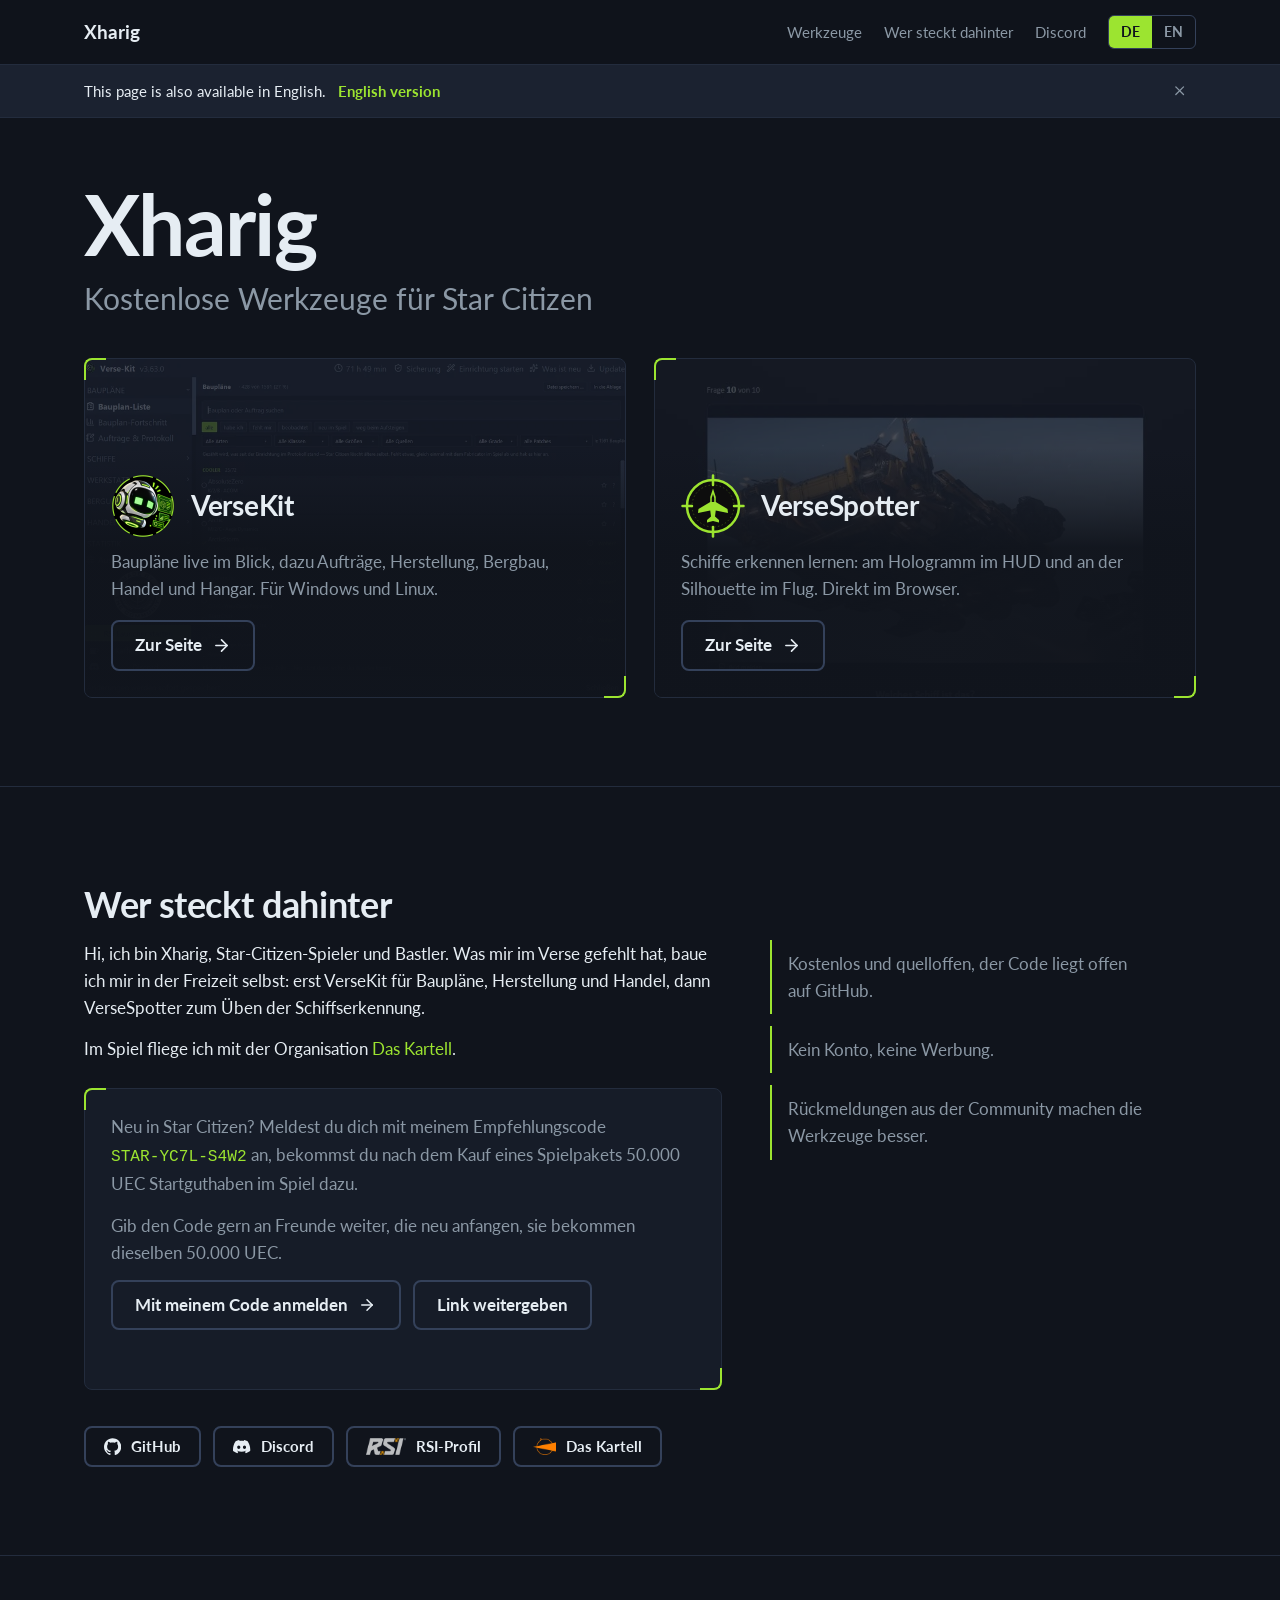
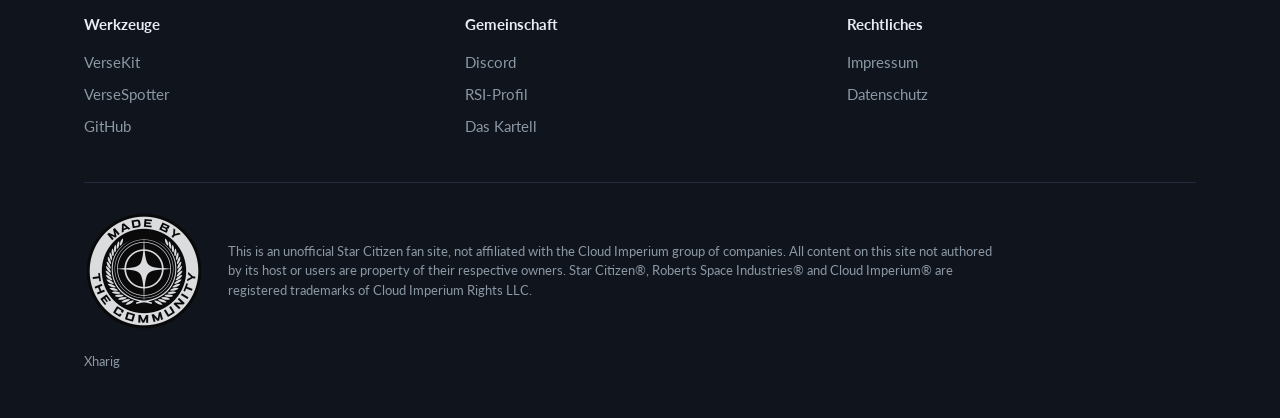
==== commit 46f05450: "Profile buttons: GitHub, Discord, RSI and Das Kartell logos next to the label" ====
--- a/index.html
+++ b/index.html
@@ -58,11 +58,13 @@
  ]
 }
 </script>
-<link rel="icon" href="assets/versespotter-logo.svg" type="image/svg+xml">
-<link rel="preload" href="assets/schrift/lato-400.woff2" as="font" type="font/woff2" crossorigin>
-<link rel="preload" href="assets/schrift/lato-700.woff2" as="font" type="font/woff2" crossorigin>
-<link rel="stylesheet" href="assets/basis.css?v=1">
-<link rel="stylesheet" href="assets/start.css?v=7">
+<link rel="icon" href="assets/xharig-icon-32.png" sizes="32x32" type="image/png">
+<link rel="icon" href="assets/xharig-icon-64.png" sizes="64x64" type="image/png">
+<link rel="apple-touch-icon" href="assets/xharig-icon-180.png">
+<link rel="preload" href="assets/schrift/xharig-sans-400.woff2" as="font" type="font/woff2" crossorigin>
+<link rel="preload" href="assets/schrift/xharig-sans-700.woff2" as="font" type="font/woff2" crossorigin>
+<link rel="stylesheet" href="assets/basis.css?v=2">
+<link rel="stylesheet" href="assets/start.css?v=8">
 </head>
 <body>
 
@@ -156,10 +158,10 @@
         </ul>
       </div>
       <ul class="profile" aria-label="Profile" data-en-aria-label="Profiles">
-        <li><a class="knopf" href="https://github.com/Xharig" rel="me" translate="no">GitHub</a></li>
-        <li><a class="knopf" href="/discord" translate="no">Discord</a></li>
-        <li><a class="knopf" href="https://robertsspaceindustries.com/en/citizens/Xharig" rel="me" data-de="RSI-Profil" data-en="RSI profile">RSI-Profil</a></li>
-        <li><a class="knopf" href="https://das-kartell.org/" translate="no">Das Kartell</a></li>
+        <li><a class="knopf" href="https://github.com/Xharig" rel="me" translate="no"><svg class="ic" viewBox="0 0 24 24" fill="currentColor" aria-hidden="true"><path d="M12 .297c-6.63 0-12 5.373-12 12 0 5.303 3.438 9.8 8.205 11.385.6.113.82-.258.82-.577 0-.285-.01-1.04-.015-2.04-3.338.724-4.042-1.61-4.042-1.61C4.422 18.07 3.633 17.7 3.633 17.7c-1.087-.744.084-.729.084-.729 1.205.084 1.838 1.236 1.838 1.236 1.07 1.835 2.809 1.305 3.495.998.108-.776.417-1.305.76-1.605-2.665-.3-5.466-1.332-5.466-5.93 0-1.31.465-2.38 1.235-3.22-.135-.303-.54-1.523.105-3.176 0 0 1.005-.322 3.3 1.23.96-.267 1.98-.399 3-.405 1.02.006 2.04.138 3 .405 2.28-1.552 3.285-1.23 3.285-1.23.645 1.653.24 2.873.12 3.176.765.84 1.23 1.91 1.23 3.22 0 4.61-2.805 5.625-5.475 5.92.42.36.81 1.096.81 2.22 0 1.606-.015 2.896-.015 3.286 0 .315.21.69.825.57C20.565 22.092 24 17.592 24 12.297c0-6.627-5.373-12-12-12"/></svg><span>GitHub</span></a></li>
+        <li><a class="knopf" href="/discord" translate="no"><svg class="ic" viewBox="0 0 24 24" fill="currentColor" aria-hidden="true"><path d="M20.317 4.3698a19.7913 19.7913 0 00-4.8851-1.5152.0741.0741 0 00-.0785.0371c-.211.3753-.4447.8648-.6083 1.2495-1.8447-.2762-3.68-.2762-5.4868 0-.1636-.3933-.4058-.8742-.6177-1.2495a.077.077 0 00-.0785-.037 19.7363 19.7363 0 00-4.8852 1.515.0699.0699 0 00-.0321.0277C.5334 9.0458-.319 13.5799.0992 18.0578a.0824.0824 0 00.0312.0561c2.0528 1.5076 4.0413 2.4228 5.9929 3.0294a.0777.0777 0 00.0842-.0276c.4616-.6304.8731-1.2952 1.226-1.9942a.076.076 0 00-.0416-.1057c-.6528-.2476-1.2743-.5495-1.8722-.8923a.077.077 0 01-.0076-.1277c.1258-.0943.2517-.1923.3718-.2914a.0743.0743 0 01.0776-.0105c3.9278 1.7933 8.18 1.7933 12.0614 0a.0739.0739 0 01.0785.0095c.1202.099.246.1981.3728.2924a.077.077 0 01-.0066.1276 12.2986 12.2986 0 01-1.873.8914.0766.0766 0 00-.0407.1067c.3604.698.7719 1.3628 1.225 1.9932a.076.076 0 00.0842.0286c1.961-.6067 3.9495-1.5219 6.0023-3.0294a.077.077 0 00.0313-.0552c.5004-5.177-.8382-9.6739-3.5485-13.6604a.061.061 0 00-.0312-.0286zM8.02 15.3312c-1.1825 0-2.1569-1.0857-2.1569-2.419 0-1.3332.9555-2.4189 2.157-2.4189 1.2108 0 2.1757 1.0952 2.1568 2.419 0 1.3332-.9555 2.4189-2.1569 2.4189zm7.9748 0c-1.1825 0-2.1569-1.0857-2.1569-2.419 0-1.3332.9554-2.4189 2.1569-2.4189 1.2108 0 2.1757 1.0952 2.1568 2.419 0 1.3332-.946 2.4189-2.1568 2.4189Z"/></svg><span>Discord</span></a></li>
+        <li><a class="knopf" href="https://robertsspaceindustries.com/en/citizens/Xharig" rel="me"><img class="ic" src="assets/logos/rsi.png" alt="" width="48" height="20"><span data-de="RSI-Profil" data-en="RSI profile">RSI-Profil</span></a></li>
+        <li><a class="knopf" href="https://das-kartell.org/" translate="no"><img class="ic" src="assets/logos/kartell.png" alt="" width="27" height="20"><span>Das Kartell</span></a></li>
       </ul>
     </div>
   </section>
--- a/assets/basis.css
+++ b/assets/basis.css
@@ -8,20 +8,20 @@
    corners and buttons, never as a large area. One background for the
    whole page: sections are told apart by lines, not by colour changes.
    Signature: the two accent corners of VerseKit's boxes (.winkel).
-   Everything is served by the site itself: Lato (SIL OFL, schrift/),
+   Everything is served by the site itself: Xharig Sans (a Lato subset, SIL OFL, schrift/),
    Lucide icons (ISC, symbole/), no third-party fonts or CDNs.
    --------------------------------------------------------------- */
 
 @font-face{
-  font-family:"Lato";font-style:normal;font-weight:400;font-display:swap;
-  src:url(schrift/lato-400.woff2) format("woff2");
+  font-family:"Xharig Sans";font-style:normal;font-weight:400;font-display:swap;
+  src:url(schrift/xharig-sans-400.woff2) format("woff2");
   unicode-range:U+0020-007E,U+00A0-00FF,U+0131,U+0152-0153,U+02C6,U+02DA,U+02DC,
     U+2010-2014,U+2018-201E,U+2022,U+2026,U+2039-203A,U+20AC,U+2122,U+2190-2193,
     U+2212,U+FB01-FB02;
 }
 @font-face{
-  font-family:"Lato";font-style:normal;font-weight:700;font-display:swap;
-  src:url(schrift/lato-700.woff2) format("woff2");
+  font-family:"Xharig Sans";font-style:normal;font-weight:700;font-display:swap;
+  src:url(schrift/xharig-sans-700.woff2) format("woff2");
   unicode-range:U+0020-007E,U+00A0-00FF,U+0131,U+0152-0153,U+02C6,U+02DA,U+02DC,
     U+2010-2014,U+2018-201E,U+2022,U+2026,U+2039-203A,U+20AC,U+2122,U+2190-2193,
     U+2212,U+FB01-FB02;
@@ -49,7 +49,7 @@
 @media (prefers-reduced-motion:no-preference){html{scroll-behavior:smooth}}
 body{
   margin:0;background:var(--grund);color:var(--text);
-  font-family:"Lato","Segoe UI",system-ui,-apple-system,"Helvetica Neue",Arial,sans-serif;
+  font-family:"Xharig Sans","Segoe UI",system-ui,-apple-system,"Helvetica Neue",Arial,sans-serif;
   font-size:17px;line-height:1.6;
   -webkit-font-smoothing:antialiased;
 }
--- a/assets/start.css
+++ b/assets/start.css
@@ -43,6 +43,7 @@
 .grundsaetze li{padding:10px 0 10px 16px;border-left:2px solid var(--neon);margin-bottom:12px;color:var(--leise)}
 .profile{list-style:none;display:flex;flex-wrap:wrap;gap:12px;margin:36px 0 0;padding:0}
 .profile .knopf{font-size:15px;padding:9px 18px}
+.profile img.ic{width:auto;height:1.15em}
 
 @media (max-width:860px){
   .kacheln{grid-template-columns:minmax(0,1fr)}
